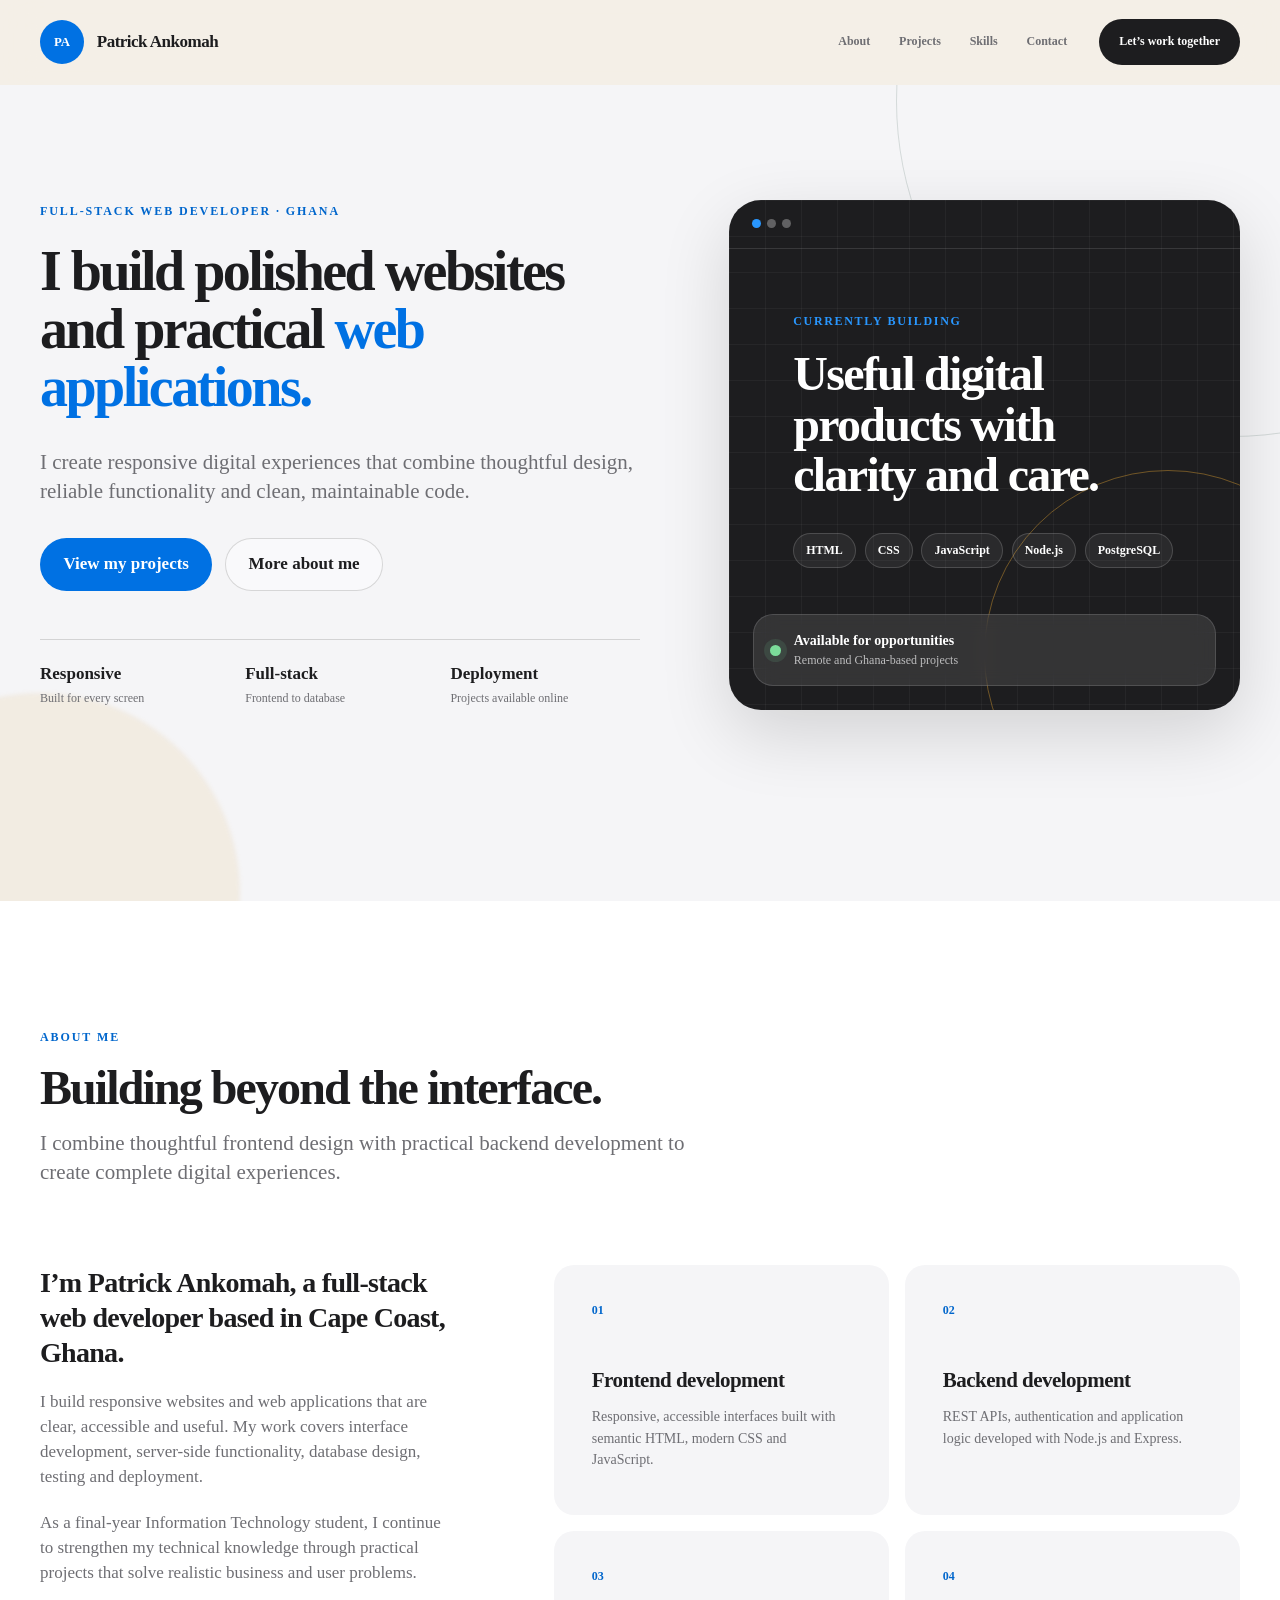
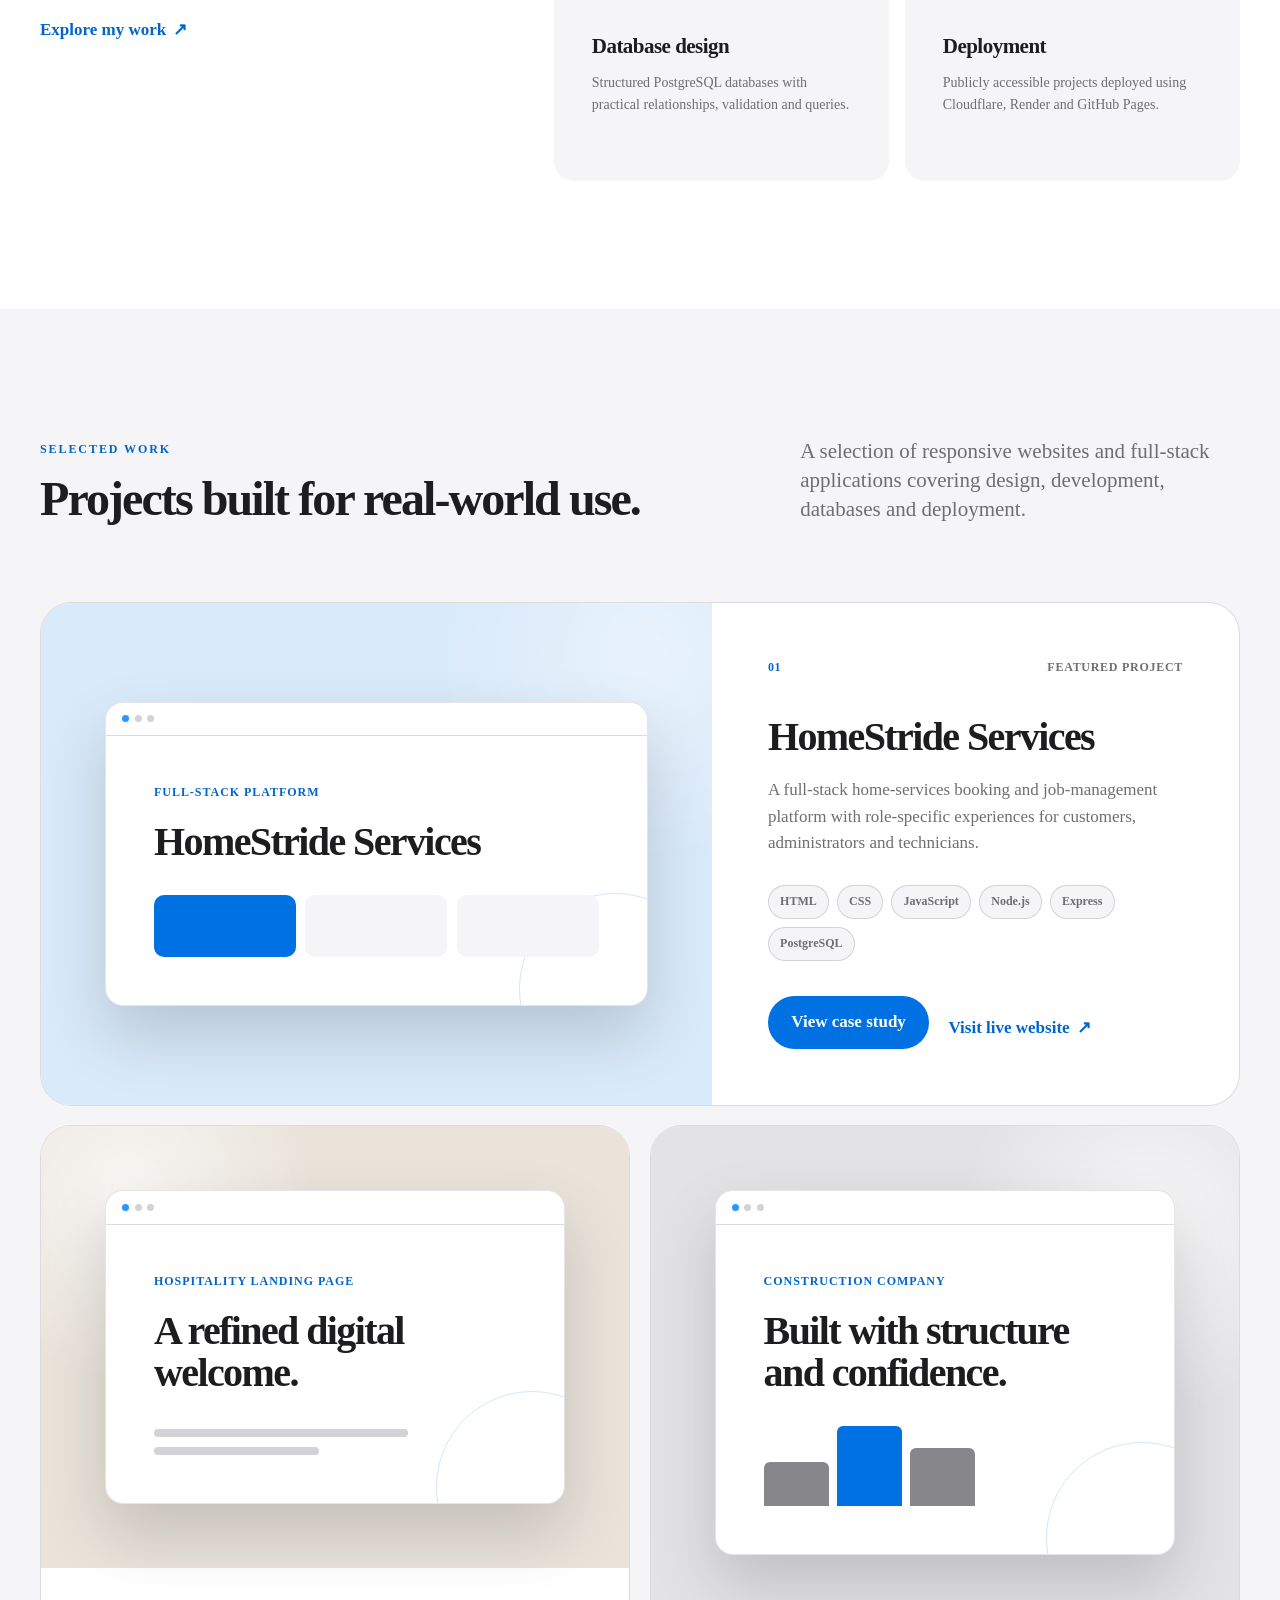
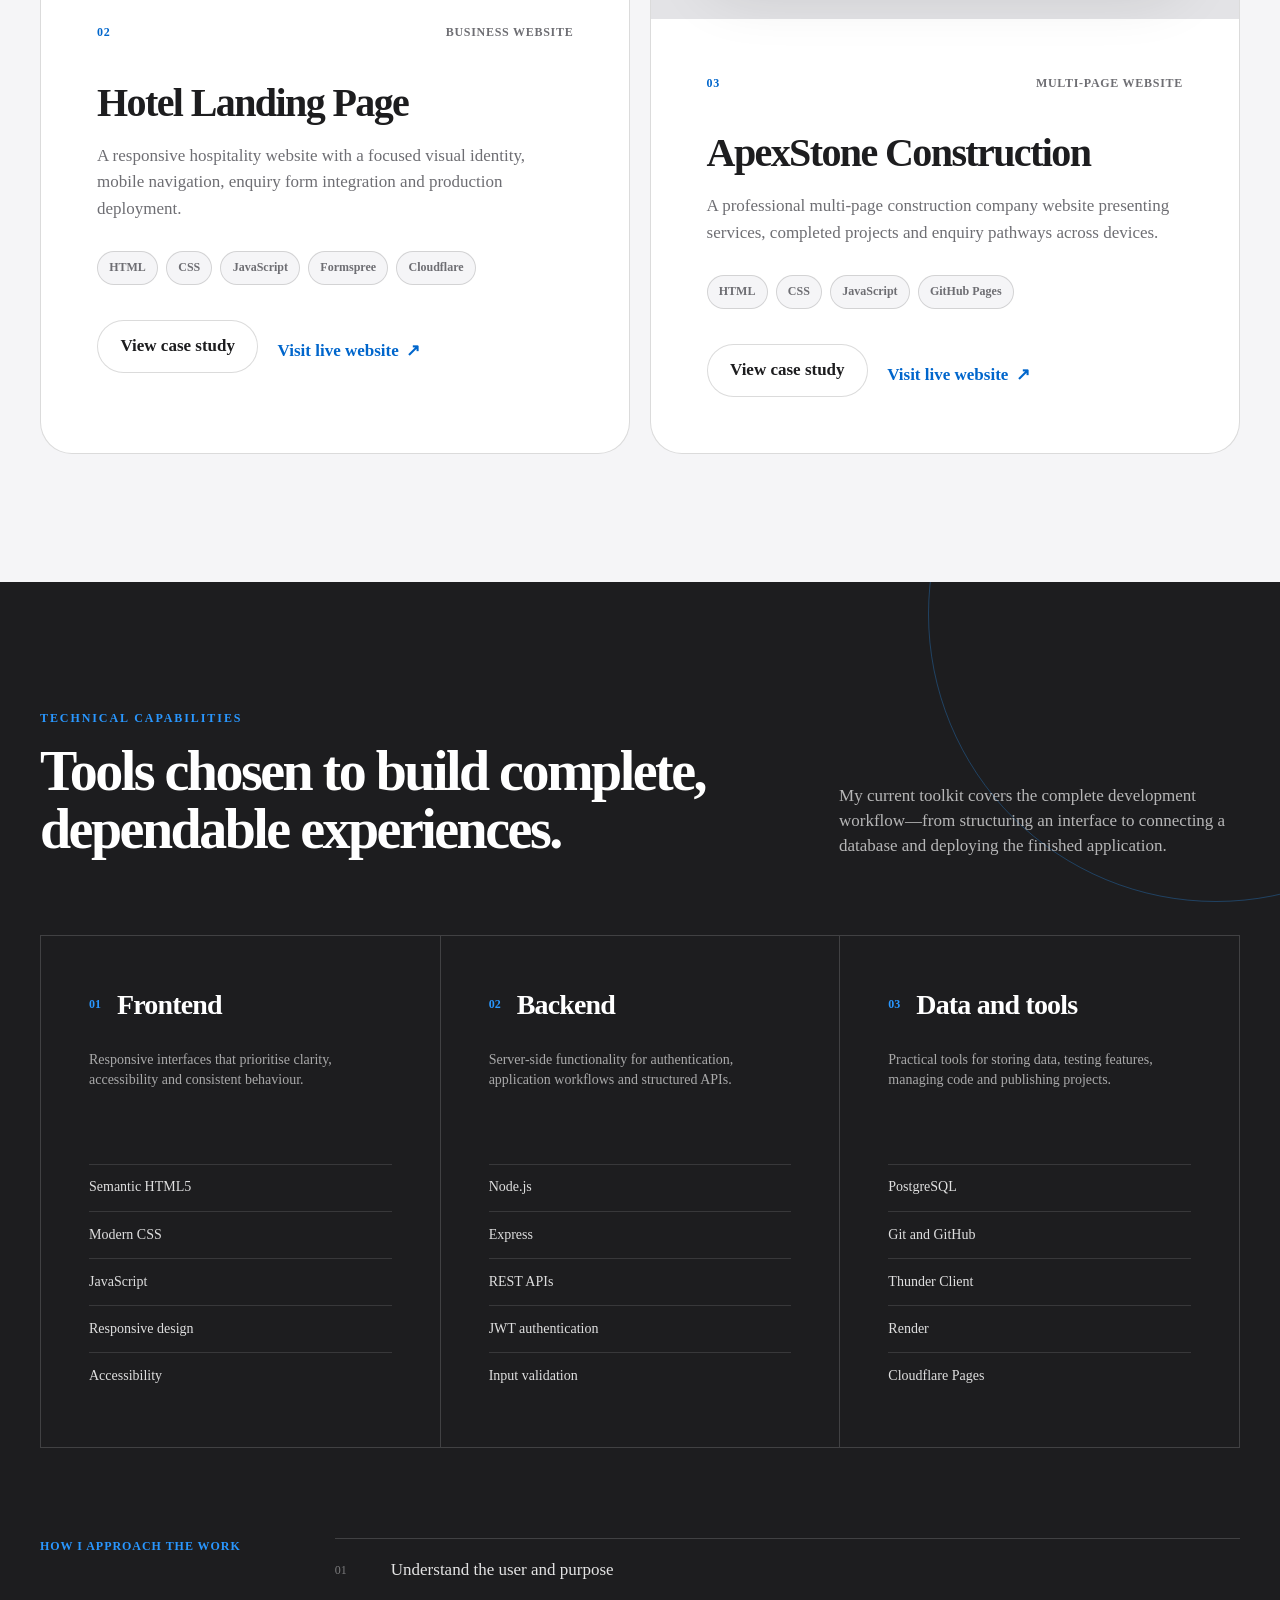
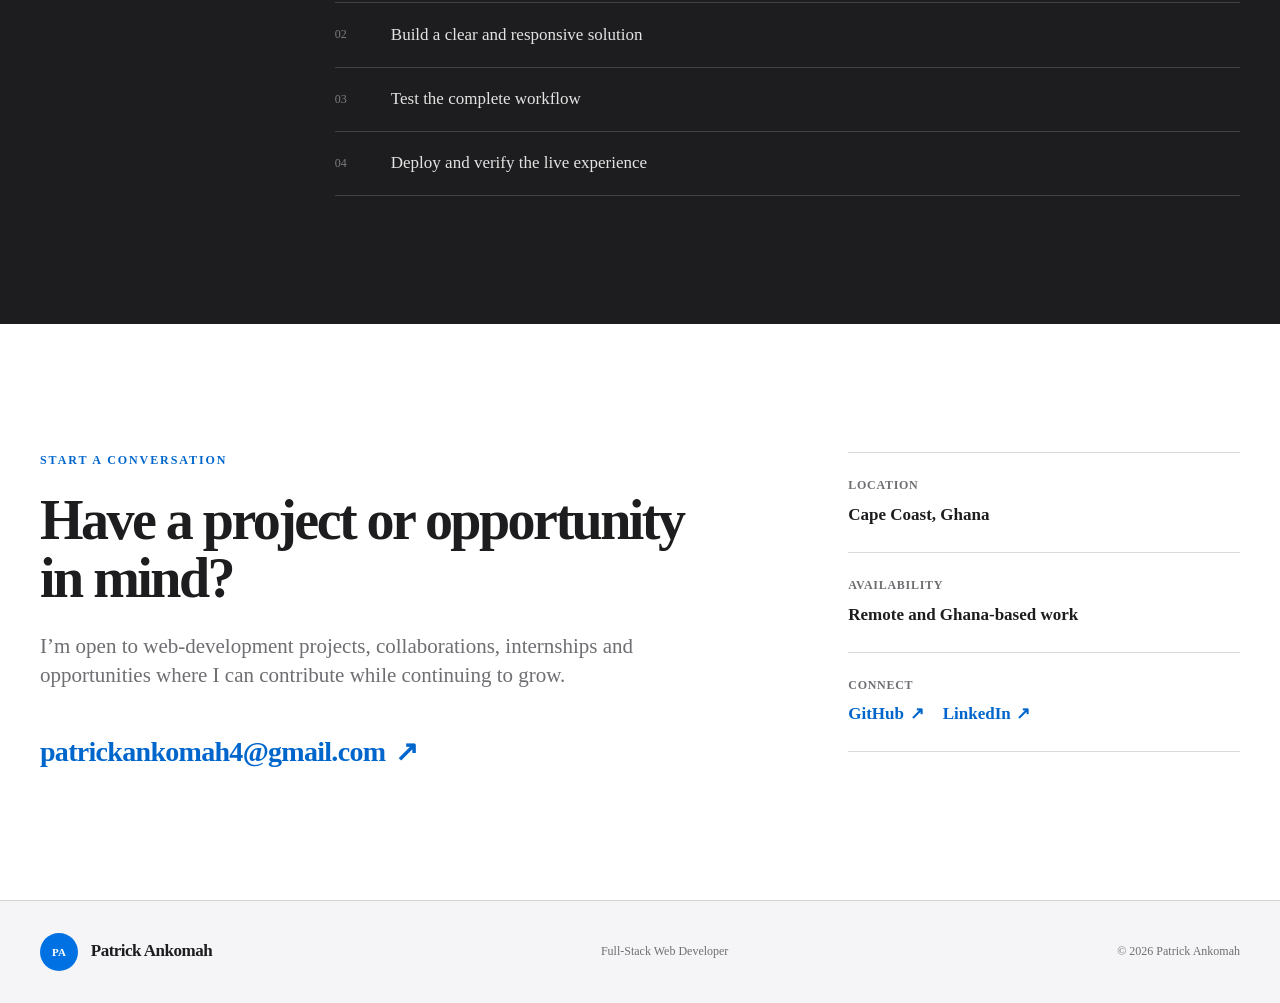
==== index.html @ 7ee5d6a6 "Complete developer portfolio website" ====
<!DOCTYPE html>
<html lang="en">
<head>
  <meta charset="UTF-8">

  <meta
    name="viewport"
    content="width=device-width, initial-scale=1.0"
  >

  <meta
    name="description"
    content="Portfolio of Patrick Ankomah, a full-stack web developer building responsive websites and practical web applications."
  >

  <title>
    Patrick Ankomah | Full-Stack Web Developer
  </title>
  
  <link
    rel="icon"
    href="assets/icons/favicon.svg"
    type="image/svg+xml"
  >

  <link
    rel="stylesheet"
    href="assets/css/style.css"
  >

  <script
    src="assets/js/main.js"
    defer
  ></script>
</head>

<body>
  <a class="skip-link" href="#mainContent">
    Skip to main content
  </a>

  <header class="site-header">
    <div class="container header-content">
      <a class="brand" href="index.html">
        <span class="brand-mark" aria-hidden="true">
          PA
        </span>

        <span class="brand-name">
          Patrick Ankomah
        </span>
      </a>

      <button
        class="navigation-toggle"
        type="button"
        aria-expanded="false"
        aria-controls="primaryNavigation"
        data-navigation-toggle
      >
        <span></span>
        <span></span>
        <span></span>

        <span class="screen-reader-only">
          Open navigation menu
        </span>
      </button>

      <nav
        class="primary-navigation"
        id="primaryNavigation"
        aria-label="Primary navigation"
        data-navigation
      >
        <a href="#about">About</a>
        <a href="#projects">Projects</a>
        <a href="#skills">Skills</a>
        <a href="#contact">Contact</a>
      </nav>

      <a class="header-cta" href="#contact">
        Let’s work together
      </a>
    </div>
  </header>

  <main id="mainContent">
    <section class="hero" id="home">
      <div class="container hero-layout">
        <div class="hero-content">
          <p class="eyebrow">
            Full-Stack Web Developer · Ghana
          </p>

          <h1>
            I build polished websites and practical
            <span>web applications.</span>
          </h1>

          <p class="hero-description">
            I create responsive digital experiences that
            combine thoughtful design, reliable functionality
            and clean, maintainable code.
          </p>

          <div class="hero-actions">
            <a class="button button-primary" href="#projects">
              View my projects
            </a>

            <a class="button button-secondary" href="#about">
              More about me
            </a>
          </div>

          <ul class="hero-highlights" aria-label="Key strengths">
            <li>
              <strong>Responsive</strong>
              <span>Built for every screen</span>
            </li>

            <li>
              <strong>Full-stack</strong>
              <span>Frontend to database</span>
            </li>

            <li>
              <strong>Deployment</strong>
              <span>Projects available online</span>
            </li>
          </ul>
        </div>

        <div class="hero-visual" aria-hidden="true">
          <div class="visual-frame">
            <div class="visual-toolbar">
              <span></span>
              <span></span>
              <span></span>
            </div>

            <div class="visual-content">
              <p>Currently building</p>

              <h2>
                Useful digital products with clarity and care.
              </h2>

              <div class="visual-stack">
                <span>HTML</span>
                <span>CSS</span>
                <span>JavaScript</span>
                <span>Node.js</span>
                <span>PostgreSQL</span>
              </div>
            </div>

            <div class="availability-card">
              <span class="availability-dot"></span>

              <div>
                <strong>Available for opportunities</strong>
                <span>Remote and Ghana-based projects</span>
              </div>
            </div>
          </div>
        </div>
      </div>
    </section>
        <section class="about-section" id="about">
      <div class="container">
        <div class="section-heading">
          <p class="eyebrow">About me</p>

          <h2>
            Building beyond the interface.
          </h2>

          <p>
            I combine thoughtful frontend design with
            practical backend development to create complete
            digital experiences.
          </p>
        </div>

        <div class="about-layout">
          <div class="about-copy">
            <p class="about-introduction">
              I’m Patrick Ankomah, a full-stack web developer
              based in Cape Coast, Ghana.
            </p>

            <p>
              I build responsive websites and web applications
              that are clear, accessible and useful. My work
              covers interface development, server-side
              functionality, database design, testing and
              deployment.
            </p>

            <p>
              As a final-year Information Technology student,
              I continue to strengthen my technical knowledge
              through practical projects that solve realistic
              business and user problems.
            </p>

            <a class="text-link" href="#projects">
              Explore my work
              <span aria-hidden="true">↗</span>
            </a>
          </div>

          <div class="about-details">
            <article class="about-detail-card">
              <span>01</span>
              <h3>Frontend development</h3>
              <p>
                Responsive, accessible interfaces built with
                semantic HTML, modern CSS and JavaScript.
              </p>
            </article>

            <article class="about-detail-card">
              <span>02</span>
              <h3>Backend development</h3>
              <p>
                REST APIs, authentication and application
                logic developed with Node.js and Express.
              </p>
            </article>

            <article class="about-detail-card">
              <span>03</span>
              <h3>Database design</h3>
              <p>
                Structured PostgreSQL databases with practical
                relationships, validation and queries.
              </p>
            </article>

            <article class="about-detail-card">
              <span>04</span>
              <h3>Deployment</h3>
              <p>
                Publicly accessible projects deployed using
                Cloudflare, Render and GitHub Pages.
              </p>
            </article>
          </div>
        </div>
      </div>
    </section>
        <section class="projects-section" id="projects">
      <div class="container">
        <div class="section-heading projects-heading">
          <div>
            <p class="eyebrow">Selected work</p>

            <h2>
              Projects built for real-world use.
            </h2>
          </div>

          <p>
            A selection of responsive websites and full-stack
            applications covering design, development,
            databases and deployment.
          </p>
        </div>

        <div class="project-list">
          <article class="project-card project-featured">
            <div class="project-preview homestride-preview">
              <div class="preview-browser">
                <div class="preview-toolbar">
                  <span></span>
                  <span></span>
                  <span></span>
                </div>

                <div class="preview-interface">
                  <span class="preview-label">
                    Full-stack platform
                  </span>

                  <strong>HomeStride Services</strong>

                  <div class="preview-dashboard">
                    <span></span>
                    <span></span>
                    <span></span>
                  </div>
                </div>
              </div>
            </div>

            <div class="project-content">
              <div class="project-meta">
                <span>01</span>
                <span>Featured project</span>
              </div>

              <h3>HomeStride Services</h3>

              <p>
                A full-stack home-services booking and
                job-management platform with role-specific
                experiences for customers, administrators and
                technicians.
              </p>

              <ul class="project-technologies">
                <li>HTML</li>
                <li>CSS</li>
                <li>JavaScript</li>
                <li>Node.js</li>
                <li>Express</li>
                <li>PostgreSQL</li>
              </ul>

              <div class="project-links">
                <a
                  class="button button-primary"
                  href="projects/homestride-services.html"
                >
                  View case study
                </a>

                <a
                  class="text-link"
                  href="https://homestride-services.pages.dev/"
                  target="_blank"
                  rel="noopener noreferrer"
                >
                  Visit live website
                  <span aria-hidden="true">↗</span>
                </a>
              </div>
            </div>
          </article>

          <article class="project-card">
            <div class="project-preview hotel-preview">
              <div class="preview-browser">
                <div class="preview-toolbar">
                  <span></span>
                  <span></span>
                  <span></span>
                </div>

                <div class="preview-interface">
                  <span class="preview-label">
                    Hospitality landing page
                  </span>

                  <strong>
                    A refined digital welcome.
                  </strong>

                  <div class="preview-hotel-lines">
                    <span></span>
                    <span></span>
                  </div>
                </div>
              </div>
            </div>

            <div class="project-content">
              <div class="project-meta">
                <span>02</span>
                <span>Business website</span>
              </div>

              <h3>Hotel Landing Page</h3>

              <p>
                A responsive hospitality website with a
                focused visual identity, mobile navigation,
                enquiry form integration and production
                deployment.
              </p>

              <ul class="project-technologies">
                <li>HTML</li>
                <li>CSS</li>
                <li>JavaScript</li>
                <li>Formspree</li>
                <li>Cloudflare</li>
              </ul>

                            <div class="project-links">
                <a
                  class="button button-secondary"
                  href="projects/hotel-landing-page.html"
                >
                  View case study
                </a>

                <a
                  class="text-link"
                  href="https://hotel-landing-page.patrickankomah4.workers.dev/"
                  target="_blank"
                  rel="noopener noreferrer"
                >
                  Visit live website
                  <span aria-hidden="true">↗</span>
                </a>
              </div>
            </div>
          </article>

          <article class="project-card">
            <div class="project-preview apexstone-preview">
              <div class="preview-browser">
                <div class="preview-toolbar">
                  <span></span>
                  <span></span>
                  <span></span>
                </div>

                <div class="preview-interface">
                  <span class="preview-label">
                    Construction company
                  </span>

                  <strong>
                    Built with structure and confidence.
                  </strong>

                  <div class="preview-building">
                    <span></span>
                    <span></span>
                    <span></span>
                  </div>
                </div>
              </div>
            </div>

            <div class="project-content">
              <div class="project-meta">
                <span>03</span>
                <span>Multi-page website</span>
              </div>

              <h3>ApexStone Construction</h3>

              <p>
                A professional multi-page construction company
                website presenting services, completed
                projects and enquiry pathways across devices.
              </p>

              <ul class="project-technologies">
                <li>HTML</li>
                <li>CSS</li>
                <li>JavaScript</li>
                <li>GitHub Pages</li>
              </ul>

              <div class="project-links">
                <a
                  class="button button-secondary"
                  href="projects/apexstone-construction.html"
                >
                  View case study
                </a>

                <a
                  class="text-link"
                  href="https://kojoankomah.github.io/construction-company-website/"
                  target="_blank"
                  rel="noopener noreferrer"
                >
                  Visit live website
                  <span aria-hidden="true">↗</span>
                </a>
              </div>
            </div>
          </article>
        </div>
      </div>
    </section>
        <section class="skills-section" id="skills">
      <div class="container">
        <div class="skills-introduction">
          <div>
            <p class="eyebrow">Technical capabilities</p>

            <h2>
              Tools chosen to build complete, dependable
              experiences.
            </h2>
          </div>

          <p>
            My current toolkit covers the complete development
            workflow—from structuring an interface to
            connecting a database and deploying the finished
            application.
          </p>
        </div>

        <div class="skills-grid">
          <article class="skill-group">
            <div class="skill-group-heading">
              <span>01</span>
              <h3>Frontend</h3>
            </div>

            <p>
              Responsive interfaces that prioritise clarity,
              accessibility and consistent behaviour.
            </p>

            <ul>
              <li>Semantic HTML5</li>
              <li>Modern CSS</li>
              <li>JavaScript</li>
              <li>Responsive design</li>
              <li>Accessibility</li>
            </ul>
          </article>

          <article class="skill-group">
            <div class="skill-group-heading">
              <span>02</span>
              <h3>Backend</h3>
            </div>

            <p>
              Server-side functionality for authentication,
              application workflows and structured APIs.
            </p>

            <ul>
              <li>Node.js</li>
              <li>Express</li>
              <li>REST APIs</li>
              <li>JWT authentication</li>
              <li>Input validation</li>
            </ul>
          </article>

          <article class="skill-group">
            <div class="skill-group-heading">
              <span>03</span>
              <h3>Data and tools</h3>
            </div>

            <p>
              Practical tools for storing data, testing
              features, managing code and publishing projects.
            </p>

            <ul>
              <li>PostgreSQL</li>
              <li>Git and GitHub</li>
              <li>Thunder Client</li>
              <li>Render</li>
              <li>Cloudflare Pages</li>
            </ul>
          </article>
        </div>

        <div class="working-principles">
          <p>How I approach the work</p>

          <ul>
            <li>
              <span>01</span>
              Understand the user and purpose
            </li>

            <li>
              <span>02</span>
              Build a clear and responsive solution
            </li>

            <li>
              <span>03</span>
              Test the complete workflow
            </li>

            <li>
              <span>04</span>
              Deploy and verify the live experience
            </li>
          </ul>
        </div>
      </div>
    </section>
        <section class="contact-section" id="contact">
      <div class="container contact-layout">
        <div class="contact-content">
          <p class="eyebrow">Start a conversation</p>

          <h2>
            Have a project or opportunity in mind?
          </h2>

          <p>
            I’m open to web-development projects,
            collaborations, internships and opportunities
            where I can contribute while continuing to grow.
          </p>

          <a
            class="contact-email"
            href="mailto:patrickankomah4@gmail.com"
          >
            patrickankomah4@gmail.com
            <span aria-hidden="true">↗</span>
          </a>
        </div>

        <div class="contact-details">
          <div>
            <span>Location</span>
            <strong>Cape Coast, Ghana</strong>
          </div>

          <div>
            <span>Availability</span>
            <strong>Remote and Ghana-based work</strong>
          </div>

          <div>
            <span>Connect</span>

            <nav aria-label="Social links">
              <a
                href="https://github.com/kojoankomah"
                target="_blank"
                rel="noopener noreferrer"
              >
                GitHub
                <span aria-hidden="true">↗</span>
              </a>

              <a
                href="https://www.linkedin.com/in/patrickankomah/"
                target="_blank"
                rel="noopener noreferrer"
              >
                LinkedIn
                <span aria-hidden="true">↗</span>
              </a>
            </nav>
          </div>
        </div>
      </div>
    </section>
  </main>
    <footer class="site-footer">
    <div class="container footer-content">
      <a class="brand" href="#home">
        <span class="brand-mark" aria-hidden="true">
          PA
        </span>

        <span class="brand-name">
          Patrick Ankomah
        </span>
      </a>

      <p>
        Full-Stack Web Developer
      </p>

      <p>
        © <span id="currentYear"></span>
        Patrick Ankomah
      </p>
    </div>
  </footer>
</body>
</html>
---- assets/css/style.css ----
:root {
  --ink: #1d1d1f;
  --ink-soft: #6e6e73;
  --forest: #0071e3;
  --forest-dark: #1d1d1f;
  --cream: #f5f5f7;
  --cream-deep: #e8e8ed;
  --white: #ffffff;
  --gold: #2997ff;
  --gold-dark: #0066cc;
  --border: rgba(0, 0, 0, 0.14);
  --shadow: 0 24px 70px rgba(0, 0, 0, 0.14);
  --radius-small: 10px;
  --radius-medium: 20px;
  --radius-large: 32px;
  --font-caption: 12px;
  --font-small: 14px;
  --font-body: 17px;
  --font-lead: 21px;
  --font-subheading: 28px;
  --font-heading: 40px;
  --font-display: 56px;
}

*,
*::before,
*::after {
  box-sizing: border-box;
}

html {
  scroll-behavior: smooth;
}

body {
  min-width: 320px;
  margin: 0;
  background: var(--cream);
  color: var(--ink);
font-family:
  -apple-system,
  BlinkMacSystemFont,
  "Segoe UI",
  Helvetica,
  Arial,
  sans-serif;
  line-height: 1.6;
}

body,
button,
a {
  font: inherit;
}

a {
  color: inherit;
  text-decoration: none;
}

button {
  border: 0;
}

img {
  display: block;
  max-width: 100%;
}

.container {
  width: min(calc(100% - 3rem), 1200px);
  margin-inline: auto;
}

.screen-reader-only {
  position: absolute;
  width: 1px;
  height: 1px;
  overflow: hidden;
  clip: rect(0, 0, 0, 0);
  white-space: nowrap;
  clip-path: inset(50%);
}

.skip-link {
  position: fixed;
  top: 1rem;
  left: 1rem;
  z-index: 1000;
  transform: translateY(-160%);
  border-radius: var(--radius-small);
  background: var(--ink);
  padding: 0.8rem 1rem;
  color: var(--white);
  font-weight: 700;
}

.skip-link:focus {
  transform: translateY(0);
}

/* Header */

.site-header {
  position: sticky;
  top: 0;
  z-index: 100;
  border-bottom: 1px solid transparent;
  background: rgba(244, 239, 229, 0.9);
  backdrop-filter: blur(18px);
}

.site-header.is-scrolled {
  border-color: var(--border);
  box-shadow: 0 8px 30px rgba(20, 31, 26, 0.06);
}

.header-content {
  display: flex;
  min-height: 84px;
  align-items: center;
  gap: 2rem;
}

.brand {
  display: inline-flex;
  align-items: center;
  gap: 0.8rem;
  font-weight: 800;
  letter-spacing: -0.03em;
}

.brand-mark {
  display: grid;
  width: 44px;
  height: 44px;
  place-items: center;
  border-radius: 50%;
  background: var(--forest);
  color: var(--white);
  font-size: 0.8rem;
  letter-spacing: 0;
}

.brand-name {
  white-space: nowrap;
}

.primary-navigation {
  display: flex;
  align-items: center;
  gap: 1.8rem;
  margin-left: auto;
}

.primary-navigation a {
  position: relative;
  color: var(--ink-soft);
  font-size: 0.82rem;
  font-weight: 700;
}

.primary-navigation a::after {
  position: absolute;
  right: 0;
  bottom: -0.45rem;
  left: 0;
  height: 2px;
  transform: scaleX(0);
  background: var(--gold-dark);
  content: "";
  transform-origin: right;
  transition: transform 180ms ease;
}

.primary-navigation a:hover::after,
.primary-navigation a:focus-visible::after {
  transform: scaleX(1);
  transform-origin: left;
}

.header-cta {
  display: inline-flex;
  min-height: 46px;
  align-items: center;
  justify-content: center;
  border-radius: 999px;
  background: var(--ink);
  padding: 0.7rem 1.25rem;
  color: var(--white);
  font-size: 0.78rem;
  font-weight: 800;
  transition:
    transform 180ms ease,
    background 180ms ease;
}

.header-cta:hover,
.header-cta:focus-visible {
  transform: translateY(-2px);
  background: var(--forest);
}

.navigation-toggle {
  display: none;
  width: 46px;
  height: 46px;
  cursor: pointer;
  place-content: center;
  gap: 5px;
  border: 1px solid var(--border);
  border-radius: 50%;
  background: transparent;
}

.navigation-toggle > span:not(.screen-reader-only) {
  display: block;
  width: 18px;
  height: 2px;
  background: var(--ink);
}

.primary-navigation a.is-active {
  color: var(--ink);
}

.primary-navigation a.is-active::after {
  transform: scaleX(1);
}

/* Hero */

.hero {
  position: relative;
  overflow: hidden;
  min-height: calc(100vh - 84px);
  padding-block: clamp(4rem, 9vw, 8rem);
}

.hero::before {
  position: absolute;
  top: -20rem;
  right: -18rem;
  width: 42rem;
  height: 42rem;
  border: 1px solid rgba(24, 60, 50, 0.15);
  border-radius: 50%;
  content: "";
}

.hero::after {
  position: absolute;
  bottom: -12rem;
  left: -10rem;
  width: 25rem;
  height: 25rem;
  border-radius: 50%;
  background: rgba(216, 155, 50, 0.1);
  content: "";
  filter: blur(2px);
}

.hero-layout {
  position: relative;
  z-index: 1;
  display: grid;
  align-items: center;
  gap: clamp(3rem, 7vw, 7rem);
  grid-template-columns: minmax(0, 1.08fr) minmax(360px, 0.92fr);
}

.eyebrow {
  margin: 0 0 1.4rem;
  color: var(--gold-dark);
  font-size: 0.72rem;
  font-weight: 900;
  letter-spacing: 0.16em;
  text-transform: uppercase;
}

.hero h1 {
  max-width: 760px;
  margin: 0;
  font-size: clamp(3rem, 7vw, 6.5rem);
  letter-spacing: -0.075em;
  line-height: 0.94;
}

.hero h1 span {
  color: var(--forest);
}

.hero-description {
  max-width: 650px;
  margin: 2rem 0 0;
  color: var(--ink-soft);
  font-size: clamp(1rem, 1.5vw, 1.15rem);
}

.hero-actions {
  display: flex;
  flex-wrap: wrap;
  gap: 0.8rem;
  margin-top: 2rem;
}

.button {
  display: inline-flex;
  min-height: 52px;
  align-items: center;
  justify-content: center;
  border: 1px solid transparent;
  border-radius: 999px;
  padding: 0.8rem 1.4rem;
  font-size: 0.8rem;
  font-weight: 850;
  transition:
    transform 180ms ease,
    background 180ms ease,
    border-color 180ms ease;
}

.button:hover,
.button:focus-visible {
  transform: translateY(-2px);
}

.button-primary {
  background: var(--forest);
  color: var(--white);
}

.button-primary:hover,
.button-primary:focus-visible {
  background: var(--forest-dark);
}

.button-secondary {
  border-color: var(--border);
  background: rgba(255, 255, 255, 0.45);
}

.button-secondary:hover,
.button-secondary:focus-visible {
  border-color: var(--ink);
  background: var(--white);
}

.hero-highlights {
  display: grid;
  gap: 1rem;
  margin: 3rem 0 0;
  border-top: 1px solid var(--border);
  padding: 1.4rem 0 0;
  list-style: none;
  grid-template-columns: repeat(3, minmax(0, 1fr));
}

.hero-highlights li {
  display: grid;
  gap: 0.15rem;
}

.hero-highlights strong {
  font-size: 0.8rem;
}

.hero-highlights span {
  color: var(--ink-soft);
  font-size: 0.68rem;
}

/* Hero visual */

.visual-frame {
  position: relative;
  overflow: hidden;
  min-height: 510px;
  border-radius: var(--radius-large);
  background:
    linear-gradient(
      rgba(255, 255, 255, 0.04) 1px,
      transparent 1px
    ),
    linear-gradient(
      90deg,
      rgba(255, 255, 255, 0.04) 1px,
      transparent 1px
    ),
    var(--forest-dark);
  background-size: 36px 36px;
  box-shadow: var(--shadow);
  color: var(--white);
}

.visual-frame::before {
  position: absolute;
  right: -7rem;
  bottom: -8rem;
  width: 23rem;
  height: 23rem;
  border: 1px solid rgba(216, 155, 50, 0.45);
  border-radius: 50%;
  content: "";
}

.visual-toolbar {
  display: flex;
  gap: 0.4rem;
  border-bottom: 1px solid rgba(255, 255, 255, 0.12);
  padding: 1.2rem 1.4rem;
}

.visual-toolbar span {
  width: 9px;
  height: 9px;
  border-radius: 50%;
  background: rgba(255, 255, 255, 0.3);
}

.visual-toolbar span:first-child {
  background: var(--gold);
}

.visual-content {
  position: relative;
  z-index: 1;
  padding: clamp(2rem, 5vw, 4rem);
}

.visual-content > p {
  margin: 0 0 1.2rem;
  color: var(--gold);
  font-size: 0.68rem;
  font-weight: 900;
  letter-spacing: 0.14em;
  text-transform: uppercase;
}

.visual-content h2 {
  max-width: 420px;
  margin: 0;
  font-size: clamp(2rem, 4vw, 3.5rem);
  letter-spacing: -0.055em;
  line-height: 1;
}

.visual-stack {
  display: flex;
  flex-wrap: wrap;
  gap: 0.55rem;
  margin-top: 2rem;
}

.visual-stack span {
  border: 1px solid rgba(255, 255, 255, 0.16);
  border-radius: 999px;
  background: rgba(255, 255, 255, 0.06);
  padding: 0.5rem 0.75rem;
  font-size: 0.66rem;
  font-weight: 750;
}

.availability-card {
  position: absolute;
  right: 1.5rem;
  bottom: 1.5rem;
  left: 1.5rem;
  z-index: 2;
  display: flex;
  align-items: center;
  gap: 0.8rem;
  border: 1px solid rgba(255, 255, 255, 0.14);
  border-radius: var(--radius-medium);
  background: rgba(255, 255, 255, 0.1);
  padding: 1rem;
  backdrop-filter: blur(12px);
}

.availability-dot {
  width: 11px;
  height: 11px;
  flex: 0 0 auto;
  border-radius: 50%;
  background: #7bdd9a;
  box-shadow: 0 0 0 6px rgba(123, 221, 154, 0.12);
}

.availability-card div {
  display: grid;
}

.availability-card strong {
  font-size: 0.78rem;
}

.availability-card span:last-child {
  color: rgba(255, 255, 255, 0.68);
  font-size: 0.68rem;
}


/* Apple-inspired responsive typography */

body {
  font-size: var(--font-body);
  line-height: 1.47;
}

.brand-name {
  font-size: var(--font-body);
}

.primary-navigation a,
.header-cta,
.eyebrow,
.visual-content > p {
  font-size: var(--font-caption);
}

.hero h1 {
  font-size: clamp(48px, 5vw, var(--font-display));
  letter-spacing: -0.045em;
  line-height: 1.03;
}

.hero-description {
  font-size: var(--font-lead);
  line-height: 1.38;
}

.button {
  font-size: var(--font-body);
}

.hero-highlights strong {
  font-size: var(--font-body);
}

.hero-highlights span,
.visual-stack span,
.availability-card span:last-child {
  font-size: var(--font-caption);
}

.visual-content h2 {
  font-size: clamp(
    32px,
    4vw,
    48px
  );
  letter-spacing: -0.035em;
  line-height: 1.05;
}

.availability-card strong {
  font-size: var(--font-small);
}

/* Responsive navigation and hero */

@media (max-width: 960px) {
  .header-content {
    position: relative;
  }

  .navigation-toggle {
    display: grid;
    margin-left: auto;
  }

  .primary-navigation {
    position: absolute;
    top: calc(100% + 0.7rem);
    right: 0;
    left: 0;
    display: none;
    align-items: stretch;
    gap: 0;
    border: 1px solid var(--border);
    border-radius: var(--radius-medium);
    background: var(--white);
    padding: 0.7rem;
    box-shadow: var(--shadow);
  }

  .primary-navigation.is-open {
    display: grid;
  }

  .primary-navigation a {
    border-radius: var(--radius-small);
    padding: 0.9rem;
  }

  .primary-navigation a:hover,
  .primary-navigation a:focus-visible {
    background: var(--cream);
  }

  .primary-navigation a::after {
    display: none;
  }

  .header-cta {
    display: none;
  }

  .hero-layout {
    grid-template-columns: 1fr;
  }

  .hero-content {
    max-width: 780px;
  }

  .hero-visual {
    width: min(100%, 680px);
  }
}

@media (max-width: 640px) {
    .container {
    width: min(calc(100% - 2rem), 1200px);
    }

    .header-content {
    min-height: 74px;
    }

    .brand-name {
    font-size: 0.88rem;
    }

    .hero {
    min-height: auto;
    padding-block: 4rem;
    }

    .hero h1 {
    font-size: 40px;
    line-height: 1.05;
    }

    .hero-description {
    font-size: var(--font-body);
    }

    .hero-actions {
    display: grid;
    }

    .button {
    width: 100%;
    }

    .hero-highlights {
    grid-template-columns: 1fr;
    }

    .hero-highlights li {
    border-bottom: 1px solid var(--border);
    padding-bottom: 0.8rem;
    }

    .visual-frame {
    min-height: 460px;
    }

    .visual-content {
    padding: 2rem 1.4rem;
    }

    .availability-card {
    right: 1rem;
    bottom: 1rem;
    left: 1rem;
    }
    
}

@media (prefers-reduced-motion: reduce) {
  html {
    scroll-behavior: auto;
  }

  *,
  *::before,
  *::after {
    transition-duration: 0.01ms !important;
  }
}



/* About section */

.about-section {
  background: var(--white);
  padding-block: clamp(5rem, 10vw, 9rem);
}

.section-heading {
  display: grid;
  max-width: 780px;
  gap: 1rem;
  margin-bottom: clamp(3rem, 6vw, 5rem);
}

.section-heading .eyebrow {
  margin-bottom: 0;
}

.section-heading h2 {
  margin: 0;
  color: var(--ink);
  font-size: clamp(
    var(--font-heading),
    5vw,
    48px
  );
  letter-spacing: -0.04em;
  line-height: 1.05;
}

.section-heading > p:last-child {
  max-width: 650px;
  margin: 0;
  color: var(--ink-soft);
  font-size: var(--font-lead);
  line-height: 1.4;
}

.about-layout {
  display: grid;
  align-items: start;
  gap: clamp(3rem, 8vw, 7rem);
  grid-template-columns:
    minmax(0, 0.75fr)
    minmax(0, 1.25fr);
}

.about-copy {
  display: grid;
  gap: 1.3rem;
}

.about-copy p {
  margin: 0;
  color: var(--ink-soft);
}

.about-copy .about-introduction {
  color: var(--ink);
  font-size: var(--font-subheading);
  font-weight: 650;
  letter-spacing: -0.025em;
  line-height: 1.25;
}

.text-link {
  display: inline-flex;
  width: fit-content;
  align-items: center;
  gap: 0.45rem;
  margin-top: 0.7rem;
  color: var(--gold-dark);
  font-size: var(--font-body);
  font-weight: 650;
}

.text-link span {
  transition: transform 180ms ease;
}

.text-link:hover span,
.text-link:focus-visible span {
  transform: translate(3px, -3px);
}

.about-details {
  display: grid;
  gap: 1rem;
  grid-template-columns: repeat(2, minmax(0, 1fr));
}

.about-detail-card {
  min-height: 250px;
  border: 1px solid transparent;
  border-radius: var(--radius-medium);
  background: var(--cream);
  padding: clamp(1.5rem, 4vw, 2.3rem);
  transition:
    transform 180ms ease,
    border-color 180ms ease,
    box-shadow 180ms ease;
}

.about-detail-card:hover {
  transform: translateY(-4px);
  border-color: var(--border);
  box-shadow: 0 18px 40px rgba(0, 0, 0, 0.08);
}

.about-detail-card > span {
  display: block;
  margin-bottom: 3rem;
  color: var(--gold-dark);
  font-size: var(--font-caption);
  font-weight: 750;
}

.about-detail-card h3 {
  margin: 0 0 0.8rem;
  color: var(--ink);
  font-size: var(--font-lead);
  letter-spacing: -0.025em;
  line-height: 1.2;
}

.about-detail-card p {
  margin: 0;
  color: var(--ink-soft);
  font-size: var(--font-small);
  line-height: 1.55;
}

@media (max-width: 900px) {
  .about-layout {
    grid-template-columns: 1fr;
  }

  .about-copy {
    max-width: 700px;
  }
}

@media (max-width: 600px) {
  .about-section {
    padding-block: 5rem;
  }

  .section-heading h2 {
    font-size: 40px;
  }

  .section-heading > p:last-child {
    font-size: var(--font-body);
  }

  .about-copy .about-introduction {
    font-size: 24px;
  }

  .about-details {
    grid-template-columns: 1fr;
  }

  .about-detail-card {
    min-height: auto;
  }

  .about-detail-card > span {
    margin-bottom: 2rem;
  }
}

/* Featured projects */

.projects-section {
  padding-block: clamp(5rem, 10vw, 9rem);
}

.projects-heading {
  max-width: none;
  align-items: end;
  grid-template-columns:
    minmax(0, 1.1fr)
    minmax(280px, 0.65fr);
}

.projects-heading > div {
  display: grid;
  gap: 1rem;
}

.projects-heading h2 {
  max-width: 680px;
}

.project-list {
  display: grid;
  gap: 1.2rem;
  grid-template-columns: repeat(2, minmax(0, 1fr));
}

.project-card {
  overflow: hidden;
  border: 1px solid var(--border);
  border-radius: var(--radius-large);
  background: var(--white);
}

.project-featured {
  display: grid;
  grid-column: 1 / -1;
  grid-template-columns:
    minmax(0, 1.12fr)
    minmax(360px, 0.88fr);
}

.project-preview {
  display: grid;
  min-height: 430px;
  place-items: center;
  padding: clamp(1.5rem, 5vw, 4rem);
}

.project-card:not(.project-featured)
  .project-preview {
  min-height: 360px;
}

.homestride-preview {
  background:
    radial-gradient(
      circle at 90% 10%,
      rgba(255, 255, 255, 0.4),
      transparent 28%
    ),
    #d9eafa;
}

.hotel-preview {
  background:
    radial-gradient(
      circle at 15% 15%,
      rgba(255, 255, 255, 0.7),
      transparent 30%
    ),
    #e9e3da;
}

.apexstone-preview {
  background:
    radial-gradient(
      circle at 85% 20%,
      rgba(255, 255, 255, 0.7),
      transparent 30%
    ),
    #e3e3e6;
}

.preview-browser {
  width: min(100%, 620px);
  overflow: hidden;
  border: 1px solid rgba(0, 0, 0, 0.1);
  border-radius: 18px;
  background: var(--white);
  box-shadow: 0 30px 65px rgba(0, 0, 0, 0.16);
}

.preview-toolbar {
  display: flex;
  gap: 0.35rem;
  border-bottom: 1px solid var(--border);
  padding: 0.8rem 1rem;
}

.preview-toolbar span {
  width: 7px;
  height: 7px;
  border-radius: 50%;
  background: #d2d2d7;
}

.preview-toolbar span:first-child {
  background: var(--gold);
}

.preview-interface {
  position: relative;
  overflow: hidden;
  min-height: 250px;
  padding: clamp(1.5rem, 4vw, 3rem);
}

.preview-interface::after {
  position: absolute;
  right: -4rem;
  bottom: -5rem;
  width: 12rem;
  height: 12rem;
  border: 1px solid rgba(0, 113, 227, 0.18);
  border-radius: 50%;
  content: "";
}

.preview-label {
  display: block;
  margin-bottom: 1.2rem;
  color: var(--gold-dark);
  font-size: var(--font-caption);
  font-weight: 750;
  letter-spacing: 0.08em;
  text-transform: uppercase;
}

.preview-interface > strong {
  position: relative;
  z-index: 1;
  display: block;
  max-width: 430px;
  color: var(--ink);
  font-size: clamp(28px, 4vw, 40px);
  letter-spacing: -0.04em;
  line-height: 1.05;
}

.preview-dashboard {
  position: relative;
  z-index: 1;
  display: grid;
  gap: 0.6rem;
  margin-top: 2rem;
  grid-template-columns: repeat(3, minmax(0, 1fr));
}

.preview-dashboard span {
  min-height: 62px;
  border-radius: 10px;
  background: var(--cream);
}

.preview-dashboard span:first-child {
  background: var(--forest);
}

.preview-hotel-lines {
  display: grid;
  gap: 0.65rem;
  width: 70%;
  margin-top: 2.2rem;
}

.preview-hotel-lines span {
  height: 8px;
  border-radius: 999px;
  background: #d2d2d7;
}

.preview-hotel-lines span:last-child {
  width: 65%;
}

.preview-building {
  display: flex;
  height: 80px;
  align-items: end;
  gap: 0.5rem;
  margin-top: 2rem;
}

.preview-building span {
  width: 18%;
  border-radius: 6px 6px 0 0;
  background: #86868b;
}

.preview-building span:nth-child(1) {
  height: 55%;
}

.preview-building span:nth-child(2) {
  height: 100%;
  background: var(--forest);
}

.preview-building span:nth-child(3) {
  height: 72%;
}

.project-content {
  display: flex;
  flex-direction: column;
  align-items: flex-start;
  padding: clamp(1.8rem, 5vw, 3.5rem);
}

.project-meta {
  display: flex;
  width: 100%;
  justify-content: space-between;
  gap: 1rem;
  margin-bottom: 2.5rem;
  color: var(--ink-soft);
  font-size: var(--font-caption);
  font-weight: 650;
  letter-spacing: 0.06em;
  text-transform: uppercase;
}

.project-meta span:first-child {
  color: var(--gold-dark);
}

.project-content h3 {
  margin: 0;
  color: var(--ink);
  font-size: clamp(32px, 4vw, 40px);
  letter-spacing: -0.04em;
  line-height: 1.05;
}

.project-content > p {
  margin: 1.2rem 0 0;
  color: var(--ink-soft);
  font-size: var(--font-body);
  line-height: 1.55;
}

.project-technologies {
  display: flex;
  flex-wrap: wrap;
  gap: 0.5rem;
  margin: 1.8rem 0 0;
  padding: 0;
  list-style: none;
}

.project-technologies li {
  border: 1px solid var(--border);
  border-radius: 999px;
  background: var(--cream);
  padding: 0.45rem 0.7rem;
  color: var(--ink-soft);
  font-size: var(--font-caption);
  font-weight: 650;
}

.project-links {
  display: flex;
  flex-wrap: wrap;
  align-items: center;
  gap: 1.2rem;
  margin-top: auto;
  padding-top: 2.2rem;
}

.project-card:not(.project-featured)
  .project-content
  > .button {
  margin-top: auto;
  padding-top: 0.8rem;
}

.project-card:not(.project-featured)
  .project-content {
  min-height: 430px;
}

@media (max-width: 960px) {
  .projects-heading {
    grid-template-columns: 1fr;
  }

  .project-list {
    grid-template-columns: 1fr;
  }

  .project-featured {
    grid-column: auto;
    grid-template-columns: 1fr;
  }

  .project-card:not(.project-featured)
    .project-content {
    min-height: auto;
  }
}

@media (max-width: 600px) {
  .projects-section {
    padding-block: 5rem;
  }

  .project-preview,
  .project-card:not(.project-featured)
    .project-preview {
    min-height: 300px;
    padding: 1rem;
  }

  .preview-interface {
    min-height: 230px;
    padding: 1.5rem;
  }

  .preview-interface > strong {
    font-size: 28px;
  }

  .project-content {
    padding: 1.5rem;
  }

  .project-meta {
    margin-bottom: 1.8rem;
  }

  .project-content h3 {
    font-size: 32px;
  }

  .project-links {
    display: grid;
    width: 100%;
  }

  .project-links .text-link {
    justify-self: center;
  }
}


/* Skills section */

.skills-section {
  position: relative;
  overflow: hidden;
  background: var(--ink);
  padding-block: clamp(5rem, 10vw, 9rem);
  color: var(--white);
}

.skills-section::before {
  position: absolute;
  top: -16rem;
  right: -14rem;
  width: 36rem;
  height: 36rem;
  border: 1px solid rgba(41, 151, 255, 0.3);
  border-radius: 50%;
  content: "";
}

.skills-introduction {
  position: relative;
  z-index: 1;
  display: grid;
  align-items: end;
  gap: clamp(2rem, 7vw, 7rem);
  margin-bottom: clamp(3rem, 6vw, 5rem);
  grid-template-columns:
    minmax(0, 1.15fr)
    minmax(280px, 0.65fr);
}

.skills-introduction > div {
  display: grid;
  gap: 1rem;
}

.skills-introduction .eyebrow {
  margin: 0;
  color: var(--gold);
}

.skills-introduction h2 {
  max-width: 760px;
  margin: 0;
  font-size: clamp(40px, 5vw, 56px);
  letter-spacing: -0.045em;
  line-height: 1.03;
}

.skills-introduction > p {
  margin: 0;
  color: rgba(255, 255, 255, 0.68);
  font-size: var(--font-body);
}

.skills-grid {
  position: relative;
  z-index: 1;
  display: grid;
  border-top: 1px solid rgba(255, 255, 255, 0.16);
  border-left: 1px solid rgba(255, 255, 255, 0.16);
  grid-template-columns: repeat(3, minmax(0, 1fr));
}

.skill-group {
  min-width: 0;
  border-right: 1px solid rgba(255, 255, 255, 0.16);
  border-bottom: 1px solid rgba(255, 255, 255, 0.16);
  padding: clamp(1.7rem, 4vw, 3rem);
}

.skill-group-heading {
  display: flex;
  align-items: center;
  gap: 1rem;
}

.skill-group-heading span {
  color: var(--gold);
  font-size: var(--font-caption);
  font-weight: 750;
}

.skill-group h3 {
  margin: 0;
  font-size: var(--font-subheading);
  letter-spacing: -0.03em;
}

.skill-group > p {
  min-height: 82px;
  margin: 1.5rem 0 0;
  color: rgba(255, 255, 255, 0.62);
  font-size: var(--font-small);
}

.skill-group ul {
  display: grid;
  gap: 0;
  margin: 2rem 0 0;
  padding: 0;
  list-style: none;
}

.skill-group li {
  border-top: 1px solid rgba(255, 255, 255, 0.12);
  padding-block: 0.8rem;
  color: rgba(255, 255, 255, 0.86);
  font-size: var(--font-small);
}

.working-principles {
  position: relative;
  z-index: 1;
  display: grid;
  align-items: start;
  gap: 2rem;
  margin-top: clamp(3rem, 7vw, 6rem);
  grid-template-columns:
    minmax(180px, 0.45fr)
    minmax(0, 1.55fr);
}

.working-principles > p {
  margin: 0;
  color: var(--gold);
  font-size: var(--font-caption);
  font-weight: 750;
  letter-spacing: 0.08em;
  text-transform: uppercase;
}

.working-principles ul {
  display: grid;
  margin: 0;
  padding: 0;
  list-style: none;
}

.working-principles li {
  display: grid;
  align-items: center;
  gap: 1.5rem;
  border-top: 1px solid rgba(255, 255, 255, 0.16);
  padding-block: 1.2rem;
  color: rgba(255, 255, 255, 0.88);
  font-size: var(--font-body);
  grid-template-columns: 32px minmax(0, 1fr);
}

.working-principles li:last-child {
  border-bottom: 1px solid rgba(255, 255, 255, 0.16);
}

.working-principles li span {
  color: rgba(255, 255, 255, 0.42);
  font-size: var(--font-caption);
}

@media (max-width: 900px) {
  .skills-introduction {
    grid-template-columns: 1fr;
  }

  .skills-grid {
    grid-template-columns: 1fr;
  }

  .skill-group > p {
    min-height: auto;
  }
}

@media (max-width: 600px) {
  .skills-section {
    padding-block: 5rem;
  }

  .skills-introduction h2 {
    font-size: 40px;
  }

  .working-principles {
    grid-template-columns: 1fr;
  }

  .skill-group {
    padding: 1.5rem;
  }
}



/* Contact section */

.contact-section {
  background: var(--white);
  padding-block: clamp(5rem, 10vw, 9rem);
}

.contact-layout {
  display: grid;
  align-items: start;
  gap: clamp(3rem, 9vw, 8rem);
  grid-template-columns:
    minmax(0, 1.15fr)
    minmax(300px, 0.65fr);
}

.contact-content h2 {
  max-width: 760px;
  margin: 0;
  color: var(--ink);
  font-size: clamp(40px, 5vw, 56px);
  letter-spacing: -0.045em;
  line-height: 1.03;
}

.contact-content > p:not(.eyebrow) {
  max-width: 650px;
  margin: 1.5rem 0 0;
  color: var(--ink-soft);
  font-size: var(--font-lead);
  line-height: 1.4;
}

.contact-email {
  display: flex;
  width: fit-content;
  max-width: 100%;
  align-items: center;
  gap: 0.6rem;
  margin-top: 2.5rem;
  color: var(--gold-dark);
  font-size: clamp(20px, 3vw, 28px);
  font-weight: 650;
  letter-spacing: -0.025em;
  overflow-wrap: anywhere;
}

.contact-email span {
  flex: 0 0 auto;
  transition: transform 180ms ease;
}

.contact-email:hover span,
.contact-email:focus-visible span {
  transform: translate(4px, -4px);
}

.contact-details {
  display: grid;
  border-top: 1px solid var(--border);
}

.contact-details > div {
  display: grid;
  gap: 0.5rem;
  border-bottom: 1px solid var(--border);
  padding-block: 1.5rem;
}

.contact-details > div > span {
  color: var(--ink-soft);
  font-size: var(--font-caption);
  font-weight: 650;
  letter-spacing: 0.06em;
  text-transform: uppercase;
}

.contact-details strong {
  font-size: var(--font-body);
}

.contact-details nav {
  display: flex;
  flex-wrap: wrap;
  gap: 1.2rem;
}

.contact-details nav a {
  display: inline-flex;
  align-items: center;
  gap: 0.35rem;
  color: var(--gold-dark);
  font-size: var(--font-body);
  font-weight: 650;
}

.contact-details nav a span {
  transition: transform 180ms ease;
}

.contact-details nav a:hover span,
.contact-details nav a:focus-visible span {
  transform: translate(3px, -3px);
}

/* Footer */

.site-footer {
  border-top: 1px solid var(--border);
  background: var(--cream);
  padding-block: 2rem;
}

.footer-content {
  display: flex;
  align-items: center;
  justify-content: space-between;
  gap: 2rem;
}

.footer-content .brand-mark {
  width: 38px;
  height: 38px;
  font-size: 11px;
}

.footer-content p {
  margin: 0;
  color: var(--ink-soft);
  font-size: var(--font-caption);
}

@media (max-width: 800px) {
  .contact-layout {
    grid-template-columns: 1fr;
  }

  .contact-details {
    max-width: 620px;
  }
}

@media (max-width: 600px) {
  .contact-section {
    padding-block: 5rem;
  }

  .contact-content h2 {
    font-size: 40px;
  }

  .contact-content > p:not(.eyebrow) {
    font-size: var(--font-body);
  }

  .contact-email {
    font-size: 20px;
  }

  .footer-content {
    flex-direction: column;
    align-items: flex-start;
    gap: 1rem;
  }
}




/* Case-study pages */

.case-study-page {
  background: var(--white);
}

.case-header-content {
  display: flex;
  min-height: 84px;
  align-items: center;
  justify-content: space-between;
  gap: 2rem;
}

.case-back-link {
  display: inline-flex;
  align-items: center;
  gap: 0.5rem;
  color: var(--ink-soft);
  font-size: var(--font-small);
  font-weight: 650;
}

.case-back-link span {
  transition: transform 180ms ease;
}

.case-back-link:hover span,
.case-back-link:focus-visible span {
  transform: translateX(-4px);
}

/* Case hero */

.case-study-hero {
  background: var(--cream);
  padding-block: clamp(4rem, 9vw, 8rem);
}

.case-breadcrumb {
  margin: 0 0 3rem;
  color: var(--ink-soft);
  font-size: var(--font-caption);
  font-weight: 650;
}

.case-hero-layout {
  display: grid;
  align-items: end;
  gap: clamp(2rem, 6vw, 6rem);
  grid-template-columns:
    minmax(0, 1.2fr)
    minmax(270px, 0.5fr);
}

.case-hero-layout .eyebrow {
  margin-bottom: 1rem;
}

.case-study-hero h1 {
  margin: 0;
  color: var(--ink);
  font-size: clamp(48px, 7vw, 72px);
  letter-spacing: -0.055em;
  line-height: 0.98;
}

.case-summary {
  max-width: 800px;
  margin: 1.7rem 0 0;
  color: var(--ink-soft);
  font-size: var(--font-lead);
  line-height: 1.4;
}

.case-actions {
  display: grid;
  gap: 0.7rem;
}

.case-facts {
  display: grid;
  gap: 0;
  margin: clamp(3rem, 7vw, 6rem) 0 0;
  border-top: 1px solid var(--border);
  border-left: 1px solid var(--border);
  grid-template-columns: repeat(4, minmax(0, 1fr));
}

.case-facts div {
  border-right: 1px solid var(--border);
  border-bottom: 1px solid var(--border);
  padding: 1.4rem;
}

.case-facts dt {
  margin-bottom: 0.45rem;
  color: var(--ink-soft);
  font-size: var(--font-caption);
  font-weight: 650;
  letter-spacing: 0.05em;
  text-transform: uppercase;
}

.case-facts dd {
  margin: 0;
  color: var(--ink);
  font-size: var(--font-small);
  font-weight: 650;
}

/* Case-study showcase */

.case-showcase {
  padding-block: clamp(3rem, 8vw, 7rem);
}

.homestride-case-showcase {
  background: #d9eafa;
}

.case-browser {
  overflow: hidden;
  width: min(100%, 1080px);
  margin-inline: auto;
  border: 1px solid rgba(0, 0, 0, 0.12);
  border-radius: 24px;
  background: var(--white);
  box-shadow: 0 35px 90px rgba(0, 0, 0, 0.2);
}

.case-browser-toolbar {
  display: flex;
  min-height: 52px;
  align-items: center;
  justify-content: space-between;
  gap: 1rem;
  border-bottom: 1px solid var(--border);
  padding-inline: 1.2rem;
}

.case-browser-toolbar > div {
  display: flex;
  gap: 0.4rem;
}

.case-browser-toolbar > div span {
  width: 8px;
  height: 8px;
  border-radius: 50%;
  background: #d2d2d7;
}

.case-browser-toolbar > div span:first-child {
  background: var(--forest);
}

.case-browser-toolbar > span {
  overflow: hidden;
  max-width: 65%;
  color: var(--ink-soft);
  font-size: 11px;
  text-overflow: ellipsis;
  white-space: nowrap;
}

.case-browser-content {
  display: grid;
  min-height: 540px;
  grid-template-columns: 190px minmax(0, 1fr);
}

.case-browser-sidebar {
  display: flex;
  flex-direction: column;
  gap: 1rem;
  background: var(--ink);
  padding: 2rem 1.2rem;
  color: var(--white);
}

.case-browser-sidebar strong {
  margin-bottom: 2rem;
  font-size: var(--font-small);
}

.case-browser-sidebar span {
  width: 100%;
  height: 34px;
  border-radius: 7px;
  background: rgba(255, 255, 255, 0.08);
}

.case-browser-sidebar span:first-of-type {
  background: rgba(41, 151, 255, 0.38);
}

.case-browser-dashboard {
  padding: clamp(2rem, 6vw, 5rem);
}

.case-browser-dashboard > p {
  margin: 0;
  color: var(--gold-dark);
  font-size: var(--font-caption);
  font-weight: 750;
  letter-spacing: 0.08em;
  text-transform: uppercase;
}

.case-browser-dashboard h2 {
  max-width: 620px;
  margin: 1rem 0 0;
  font-size: clamp(32px, 5vw, 48px);
  letter-spacing: -0.045em;
  line-height: 1.05;
}

.case-browser-statistics {
  display: grid;
  gap: 0.8rem;
  margin-top: 3rem;
  grid-template-columns: repeat(4, minmax(0, 1fr));
}

.case-browser-statistics span {
  min-height: 85px;
  border-radius: 12px;
  background: var(--cream);
}

.case-browser-panels {
  display: grid;
  gap: 0.8rem;
  margin-top: 0.8rem;
  grid-template-columns: 1.5fr 0.8fr;
}

.case-browser-panels span {
  min-height: 180px;
  border-radius: 12px;
  background: var(--cream);
}

.case-browser-panels span:last-child {
  background: #e5f1fc;
}

/* Case-study content */

.case-study-section {
  padding-block: clamp(5rem, 10vw, 9rem);
}

.case-study-section-muted {
  background: var(--cream);
}

.case-section-layout {
  display: grid;
  align-items: start;
  gap: clamp(3rem, 9vw, 8rem);
  grid-template-columns:
    minmax(0, 0.8fr)
    minmax(0, 1.05fr);
}

.case-section-heading .eyebrow {
  margin-bottom: 1rem;
}

.case-section-heading h2 {
  margin: 0;
  color: var(--ink);
  font-size: clamp(36px, 5vw, 48px);
  letter-spacing: -0.04em;
  line-height: 1.06;
}

.case-section-heading-wide {
  max-width: 850px;
  margin-bottom: clamp(3rem, 6vw, 5rem);
}

.case-section-copy {
  display: grid;
  gap: 1.3rem;
}

.case-section-copy p {
  margin: 0;
  color: var(--ink-soft);
  font-size: var(--font-body);
}

.case-section-copy .case-lead {
  color: var(--ink);
  font-size: var(--font-lead);
  font-weight: 600;
  line-height: 1.4;
}

.case-comparison {
  display: grid;
  border-top: 1px solid var(--border);
  border-left: 1px solid var(--border);
  grid-template-columns: repeat(2, minmax(0, 1fr));
}

.case-comparison article {
  border-right: 1px solid var(--border);
  border-bottom: 1px solid var(--border);
  padding: clamp(1.8rem, 5vw, 3.5rem);
}

.case-comparison article > span,
.case-feature-grid article > span {
  display: block;
  margin-bottom: 3rem;
  color: var(--gold-dark);
  font-size: var(--font-caption);
  font-weight: 750;
  letter-spacing: 0.07em;
  text-transform: uppercase;
}

.case-comparison h3,
.case-feature-grid h3 {
  margin: 0;
  color: var(--ink);
  font-size: var(--font-lead);
  letter-spacing: -0.025em;
  line-height: 1.2;
}

.case-comparison p,
.case-feature-grid p {
  margin: 1rem 0 0;
  color: var(--ink-soft);
  font-size: var(--font-small);
  line-height: 1.6;
}

.case-feature-grid {
  display: grid;
  border-top: 1px solid var(--border);
  border-left: 1px solid var(--border);
  grid-template-columns: repeat(3, minmax(0, 1fr));
}

.case-feature-grid article {
  min-height: 285px;
  border-right: 1px solid var(--border);
  border-bottom: 1px solid var(--border);
  padding: clamp(1.5rem, 4vw, 2.5rem);
}

/* Technical approach */

.case-technical-section {
  background: var(--ink);
  color: var(--white);
}

.case-technical-section
  .case-section-heading h2 {
  color: var(--white);
}

.case-technical-section .eyebrow {
  color: var(--gold);
}

.technical-list {
  display: grid;
}

.technical-list > div {
  display: grid;
  gap: 1.5rem;
  border-top: 1px solid rgba(255, 255, 255, 0.16);
  padding-block: 1.4rem;
  grid-template-columns: 110px minmax(0, 1fr);
}

.technical-list > div:last-child {
  border-bottom: 1px solid rgba(255, 255, 255, 0.16);
}

.technical-list span {
  color: var(--gold);
  font-size: var(--font-caption);
  font-weight: 750;
}

.technical-list p {
  margin: 0;
  color: rgba(255, 255, 255, 0.72);
  font-size: var(--font-small);
}

/* Outcome and next project */

.case-outcome {
  background: var(--white);
}

.case-outcome-actions {
  display: flex;
  flex-wrap: wrap;
  align-items: center;
  gap: 1.4rem;
  margin-top: 1.2rem;
}

.next-project-section {
  border-top: 1px solid var(--border);
  background: var(--cream);
  padding-block: clamp(3rem, 7vw, 5rem);
}

.next-project-content {
  display: flex;
  align-items: center;
  justify-content: space-between;
  gap: 2rem;
}

.next-project-content p {
  margin: 0;
  color: var(--ink-soft);
  font-size: var(--font-caption);
  font-weight: 650;
  letter-spacing: 0.06em;
  text-transform: uppercase;
}

.next-project-content a {
  display: inline-flex;
  align-items: center;
  gap: 1rem;
  font-size: clamp(24px, 4vw, 40px);
  font-weight: 650;
  letter-spacing: -0.035em;
}

.next-project-content a span {
  color: var(--gold-dark);
  transition: transform 180ms ease;
}

.next-project-content a:hover span,
.next-project-content a:focus-visible span {
  transform: translateX(6px);
}

/* Case-study responsive layout */

@media (max-width: 900px) {
  .case-hero-layout,
  .case-section-layout {
    grid-template-columns: 1fr;
  }

  .case-actions {
    grid-template-columns: repeat(2, minmax(0, 1fr));
  }

  .case-facts {
    grid-template-columns: repeat(2, minmax(0, 1fr));
  }

  .case-feature-grid {
    grid-template-columns: repeat(2, minmax(0, 1fr));
  }

  .case-browser-content {
    grid-template-columns: 130px minmax(0, 1fr);
  }
  .primary-navigation a.is-active {
  background: var(--cream);
  color: var(--gold-dark);
}
}

@media (max-width: 600px) {
  .case-header-content {
    min-height: 74px;
  }

  .case-header-content .brand-name {
    display: none;
  }

  .case-study-hero h1 {
    font-size: 44px;
  }

  .case-summary {
    font-size: var(--font-body);
  }

  .case-actions,
  .case-facts,
  .case-comparison,
  .case-feature-grid {
    grid-template-columns: 1fr;
  }

  .case-browser-content {
    min-height: 430px;
    grid-template-columns: 1fr;
  }

  .case-browser-sidebar {
    display: none;
  }

  .case-browser-dashboard {
    padding: 1.5rem;
  }

  .case-browser-statistics {
    grid-template-columns: repeat(2, minmax(0, 1fr));
  }

  .case-browser-panels {
    grid-template-columns: 1fr;
  }

  .case-browser-panels span:last-child {
    display: none;
  }

  .case-section-heading h2 {
    font-size: 36px;
  }

  .case-feature-grid article {
    min-height: auto;
  }

  .technical-list > div {
    grid-template-columns: 1fr;
  }

  .case-outcome-actions {
    display: grid;
  }

  .next-project-content {
    align-items: flex-start;
    flex-direction: column;
  }
}



/* Cape Breeze case-study preview */

.hotel-case-showcase {
  background: #e9e3da;
}

.hotel-browser-content {
  min-height: 560px;
  background: #f6f2eb;
}

.hotel-preview-navigation {
  display: flex;
  min-height: 72px;
  align-items: center;
  justify-content: space-between;
  gap: 2rem;
  border-bottom: 1px solid rgba(0, 0, 0, 0.1);
  padding-inline: clamp(1.5rem, 5vw, 4rem);
}

.hotel-preview-navigation strong {
  font-size: var(--font-body);
  letter-spacing: -0.02em;
}

.hotel-preview-navigation div {
  display: flex;
  gap: 1.5rem;
}

.hotel-preview-navigation div span {
  color: var(--ink-soft);
  font-size: var(--font-caption);
  font-weight: 650;
}

.hotel-preview-hero {
  display: grid;
  min-height: 330px;
  place-content: center;
  background:
    linear-gradient(
      105deg,
      rgba(29, 29, 31, 0.8),
      rgba(29, 29, 31, 0.25)
    ),
    linear-gradient(
      135deg,
      #6e7771,
      #c2aa8c
    );
  padding: clamp(2rem, 7vw, 6rem);
  color: var(--white);
}

.hotel-preview-hero p {
  margin: 0 0 1rem;
  color: rgba(255, 255, 255, 0.78);
  font-size: var(--font-caption);
  font-weight: 750;
  letter-spacing: 0.12em;
  text-transform: uppercase;
}

.hotel-preview-hero h2 {
  max-width: 680px;
  margin: 0;
  font-size: clamp(36px, 6vw, 56px);
  letter-spacing: -0.045em;
  line-height: 1.02;
}

.hotel-preview-hero > span {
  margin-top: 1.2rem;
  color: rgba(255, 255, 255, 0.78);
  font-size: var(--font-small);
}

.hotel-preview-rooms {
  display: grid;
  gap: 0.8rem;
  padding: 1.2rem;
  grid-template-columns: repeat(3, minmax(0, 1fr));
}

.hotel-preview-rooms span {
  min-height: 95px;
  border-radius: 12px;
  background:
    linear-gradient(
      145deg,
      #d8c4aa,
      #8d7763
    );
}

.hotel-preview-rooms span:nth-child(2) {
  background:
    linear-gradient(
      145deg,
      #aab6b1,
      #5f6e69
    );
}

.hotel-preview-rooms span:nth-child(3) {
  background:
    linear-gradient(
      145deg,
      #d1b794,
      #76614f
    );
}

@media (max-width: 600px) {
  .hotel-browser-content {
    min-height: 480px;
  }

  .hotel-preview-navigation {
    min-height: 60px;
  }

  .hotel-preview-navigation div {
    display: none;
  }

  .hotel-preview-hero {
    min-height: 300px;
    padding: 2rem 1.5rem;
  }

  .hotel-preview-hero h2 {
    font-size: 36px;
  }

  .hotel-preview-rooms {
    grid-template-columns: 1fr;
  }

  .hotel-preview-rooms span {
    min-height: 55px;
  }

  .hotel-preview-rooms span:nth-child(3) {
    display: none;
  }
}




/* ApexStone case-study preview */

.apexstone-case-showcase {
  background: #e3e3e6;
}

.apexstone-browser-content {
  min-height: 560px;
  background: #f5f5f7;
}

.apexstone-preview-navigation {
  display: flex;
  min-height: 72px;
  align-items: center;
  justify-content: space-between;
  gap: 2rem;
  border-bottom: 1px solid var(--border);
  background: var(--white);
  padding-inline: clamp(1.5rem, 5vw, 4rem);
}

.apexstone-preview-navigation strong {
  font-size: var(--font-body);
  letter-spacing: -0.025em;
}

.apexstone-preview-navigation div {
  display: flex;
  gap: 1.5rem;
}

.apexstone-preview-navigation div span {
  color: var(--ink-soft);
  font-size: var(--font-caption);
  font-weight: 650;
}

.apexstone-preview-layout {
  display: grid;
  min-height: 488px;
  grid-template-columns:
    minmax(0, 1fr)
    minmax(300px, 0.85fr);
}

.apexstone-preview-copy {
  display: flex;
  flex-direction: column;
  justify-content: center;
  padding: clamp(2rem, 7vw, 6rem);
}

.apexstone-preview-copy p {
  margin: 0 0 1rem;
  color: var(--gold-dark);
  font-size: var(--font-caption);
  font-weight: 750;
  letter-spacing: 0.1em;
  text-transform: uppercase;
}

.apexstone-preview-copy h2 {
  max-width: 600px;
  margin: 0 0 2rem;
  color: var(--ink);
  font-size: clamp(36px, 6vw, 56px);
  letter-spacing: -0.045em;
  line-height: 1.02;
}

.apexstone-preview-copy > span {
  width: min(100%, 340px);
  height: 8px;
  border-radius: 999px;
  background: #d2d2d7;
}

.apexstone-preview-copy > span:last-child {
  width: min(70%, 230px);
  margin-top: 0.7rem;
}

.apexstone-preview-building {
  display: flex;
  overflow: hidden;
  align-items: end;
  gap: 0.8rem;
  background:
    linear-gradient(
      180deg,
      #d9eafa 0%,
      #edf5fc 58%,
      #c8c8cc 58%
    );
  padding: 3rem 2rem 0;
}

.apexstone-preview-building span {
  position: relative;
  width: 25%;
  border-radius: 8px 8px 0 0;
  background:
    repeating-linear-gradient(
      180deg,
      transparent 0 18px,
      rgba(255, 255, 255, 0.45) 18px 23px
    ),
    #6e6e73;
}

.apexstone-preview-building span:nth-child(1) {
  height: 42%;
}

.apexstone-preview-building span:nth-child(2) {
  height: 72%;
  background:
    repeating-linear-gradient(
      180deg,
      transparent 0 18px,
      rgba(255, 255, 255, 0.45) 18px 23px
    ),
    #0071e3;
}

.apexstone-preview-building span:nth-child(3) {
  height: 92%;
}

.apexstone-preview-building span:nth-child(4) {
  height: 58%;
}

@media (max-width: 700px) {
  .apexstone-preview-navigation div {
    display: none;
  }

  .apexstone-preview-layout {
    min-height: 470px;
    grid-template-columns: 1fr;
  }

  .apexstone-preview-copy {
    padding: 2.5rem 1.5rem;
  }

  .apexstone-preview-copy h2 {
    font-size: 36px;
  }

  .apexstone-preview-building {
    min-height: 190px;
    padding-top: 2rem;
  }
}


/* Error page */

.error-page {
  display: flex;
  min-height: 100vh;
  flex-direction: column;
}

.error-main {
  display: grid;
  flex: 1;
  place-items: center;
  padding-block: 5rem;
}

.error-content {
  max-width: 850px;
  text-align: center;
}

.error-code {
  margin: 0 0 1rem;
  color: var(--gold-dark);
  font-size: var(--font-small);
  font-weight: 750;
  letter-spacing: 0.16em;
}

.error-content h1 {
  margin: 0;
  color: var(--ink);
  font-size: clamp(44px, 7vw, 72px);
  letter-spacing: -0.055em;
  line-height: 1;
}

.error-content > p:not(.error-code) {
  max-width: 620px;
  margin: 1.5rem auto 0;
  color: var(--ink-soft);
  font-size: var(--font-lead);
}

.error-actions {
  display: flex;
  flex-wrap: wrap;
  justify-content: center;
  gap: 0.8rem;
  margin-top: 2.2rem;
}

@media (max-width: 600px) {
  .error-content h1 {
    font-size: 44px;
  }

  .error-content > p:not(.error-code) {
    font-size: var(--font-body);
  }

  .error-actions {
    display: grid;
  }
}
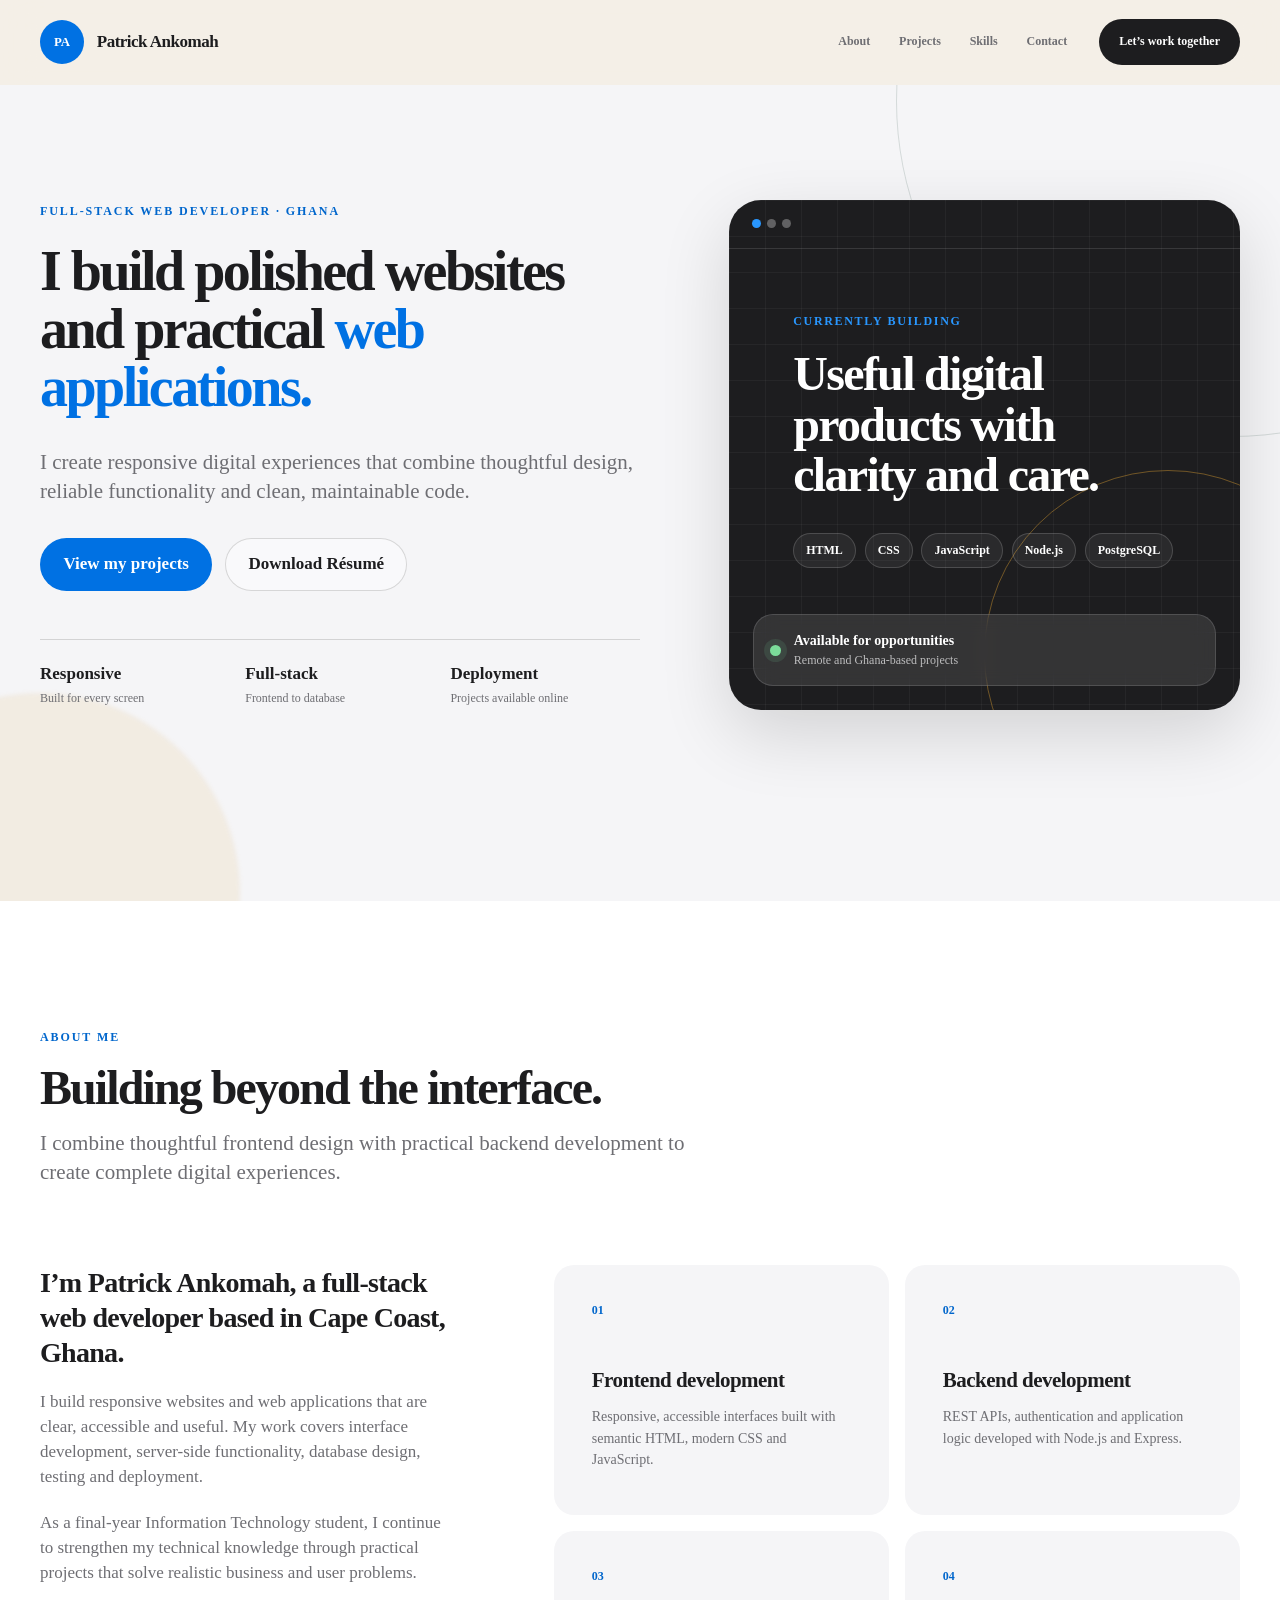
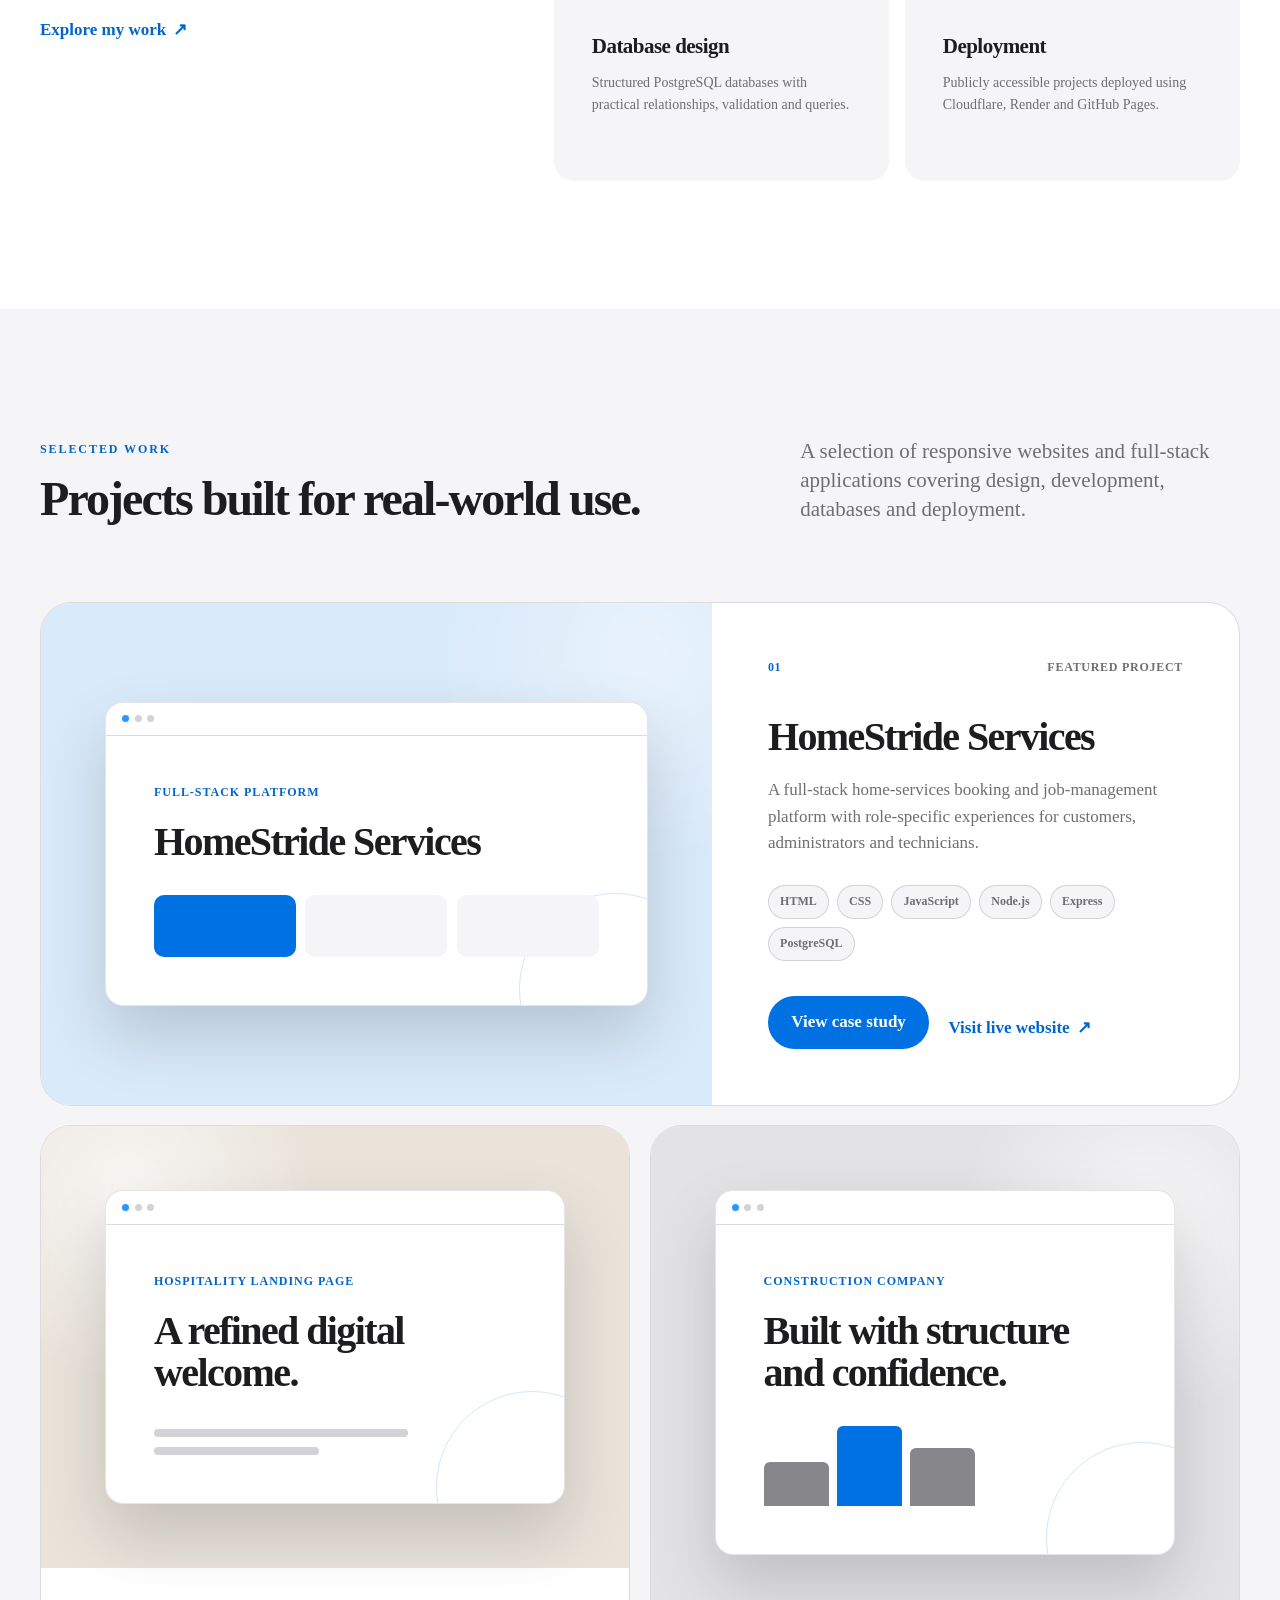
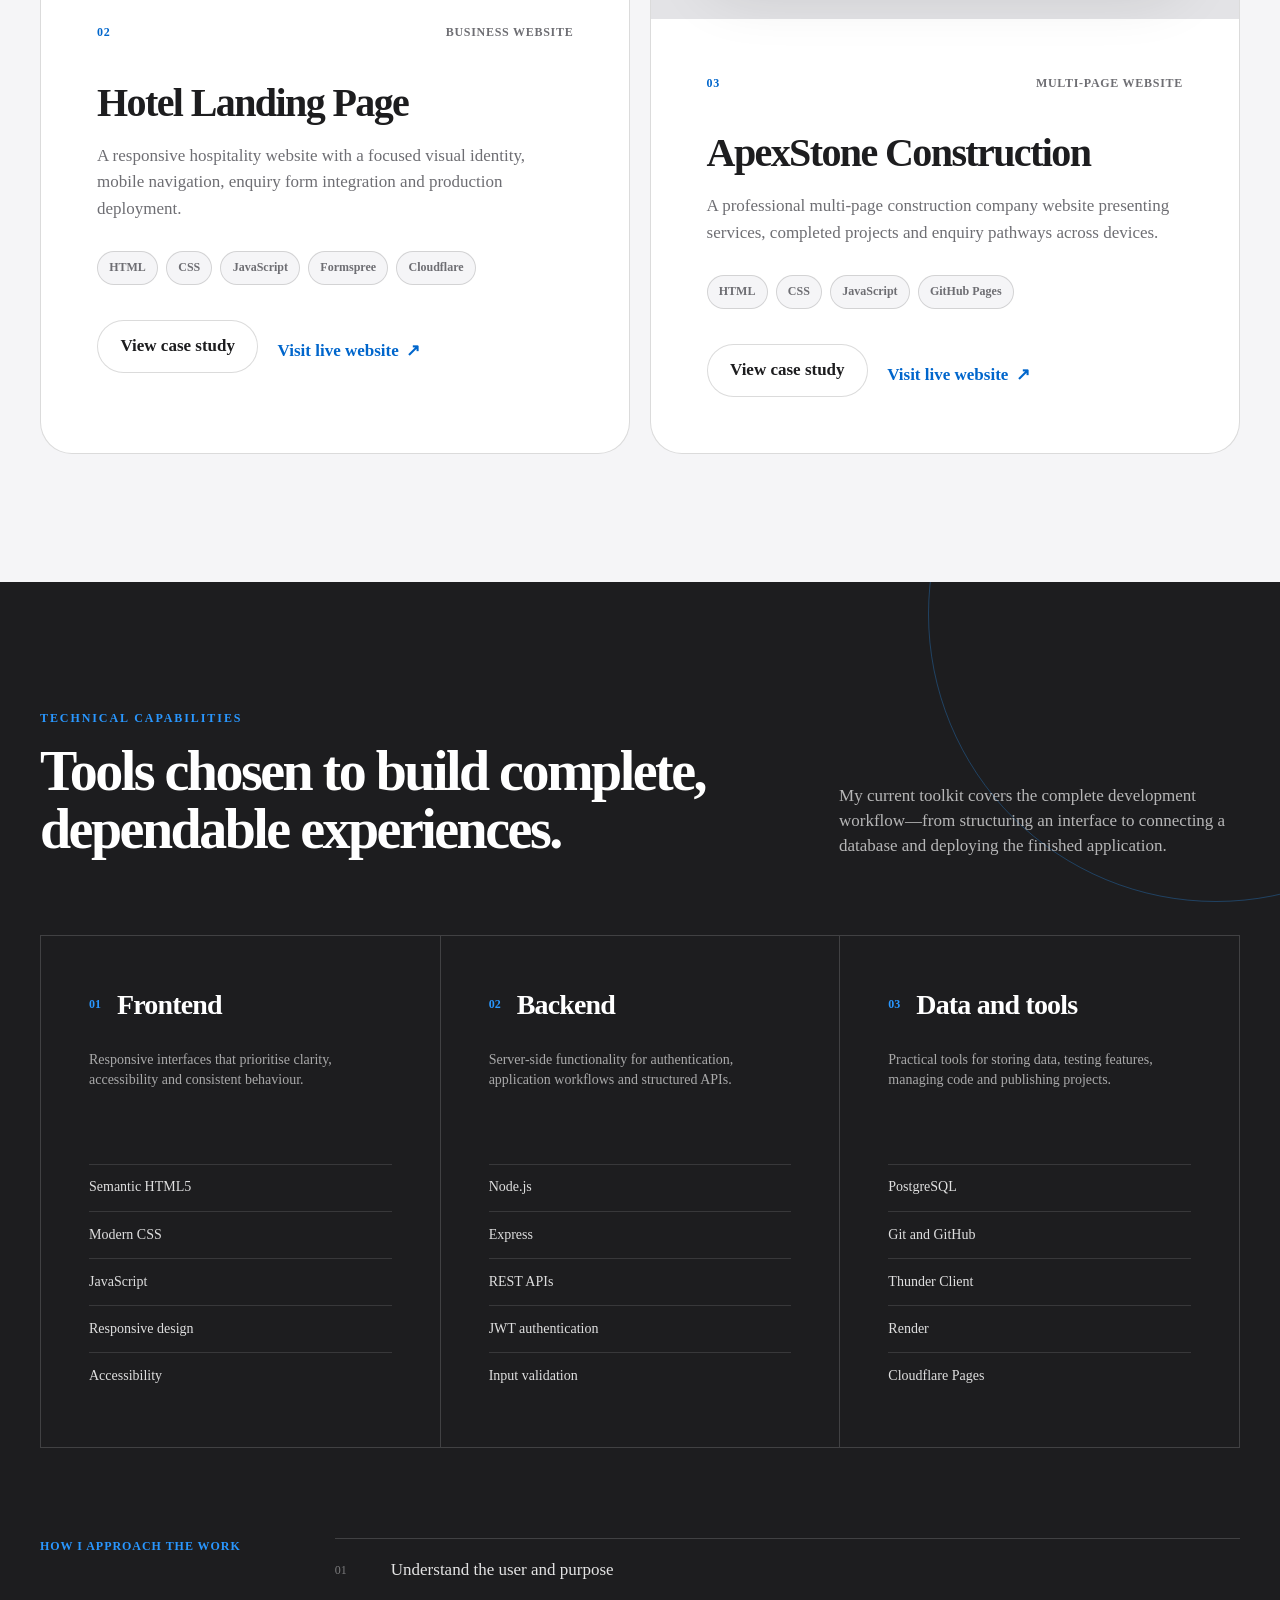
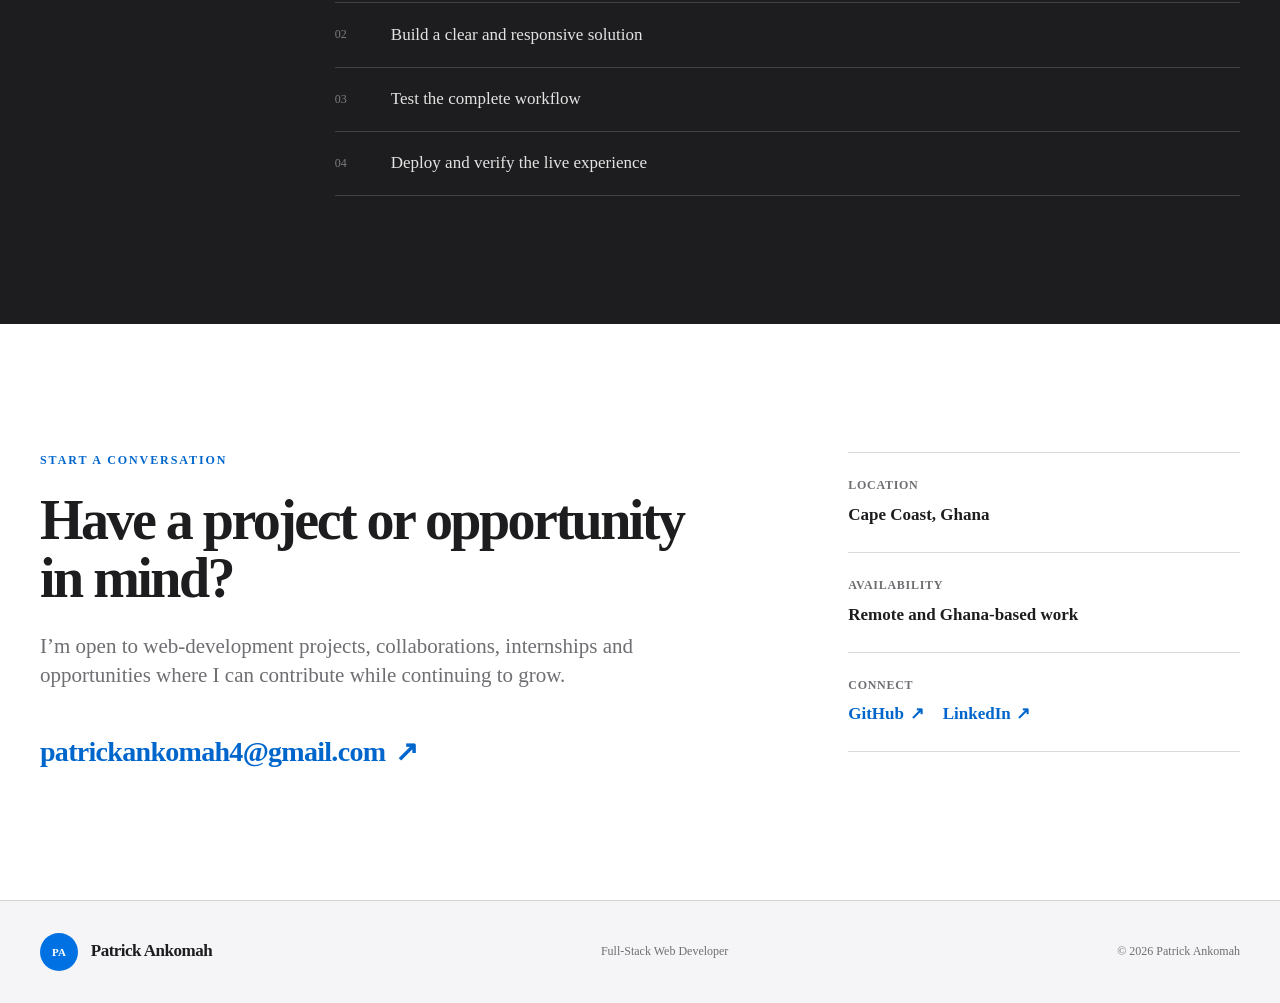
==== commit 5476380a: "Add downloadable resume to portfolio" ====
--- a/index.html
+++ b/index.html
@@ -109,8 +109,12 @@
               View my projects
             </a>
 
-            <a class="button button-secondary" href="#about">
-              More about me
+            <a
+              class="button button-secondary"
+              href="assets/documents/patrick-ankomah-resume.pdf"
+              download="Patrick-Ankomah-Resume.pdf"
+            >
+              Download Résumé
             </a>
           </div>
 
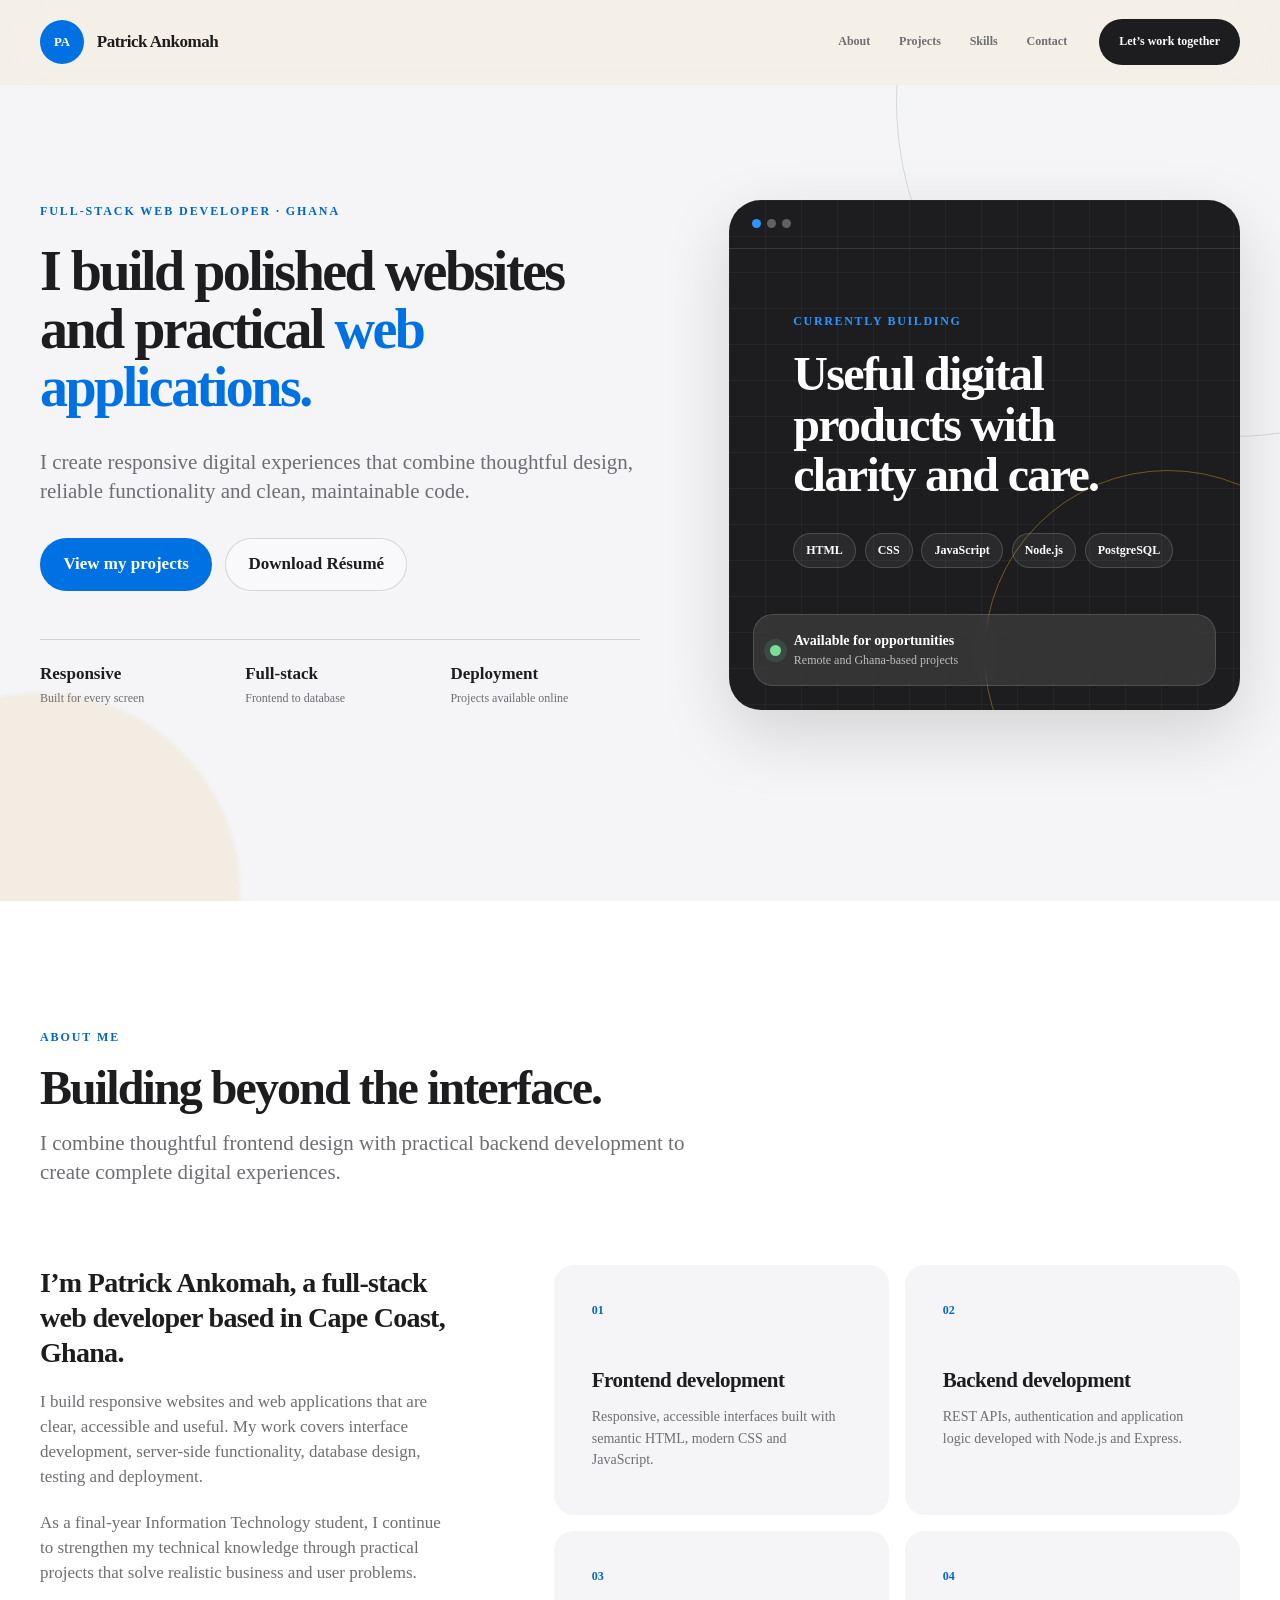
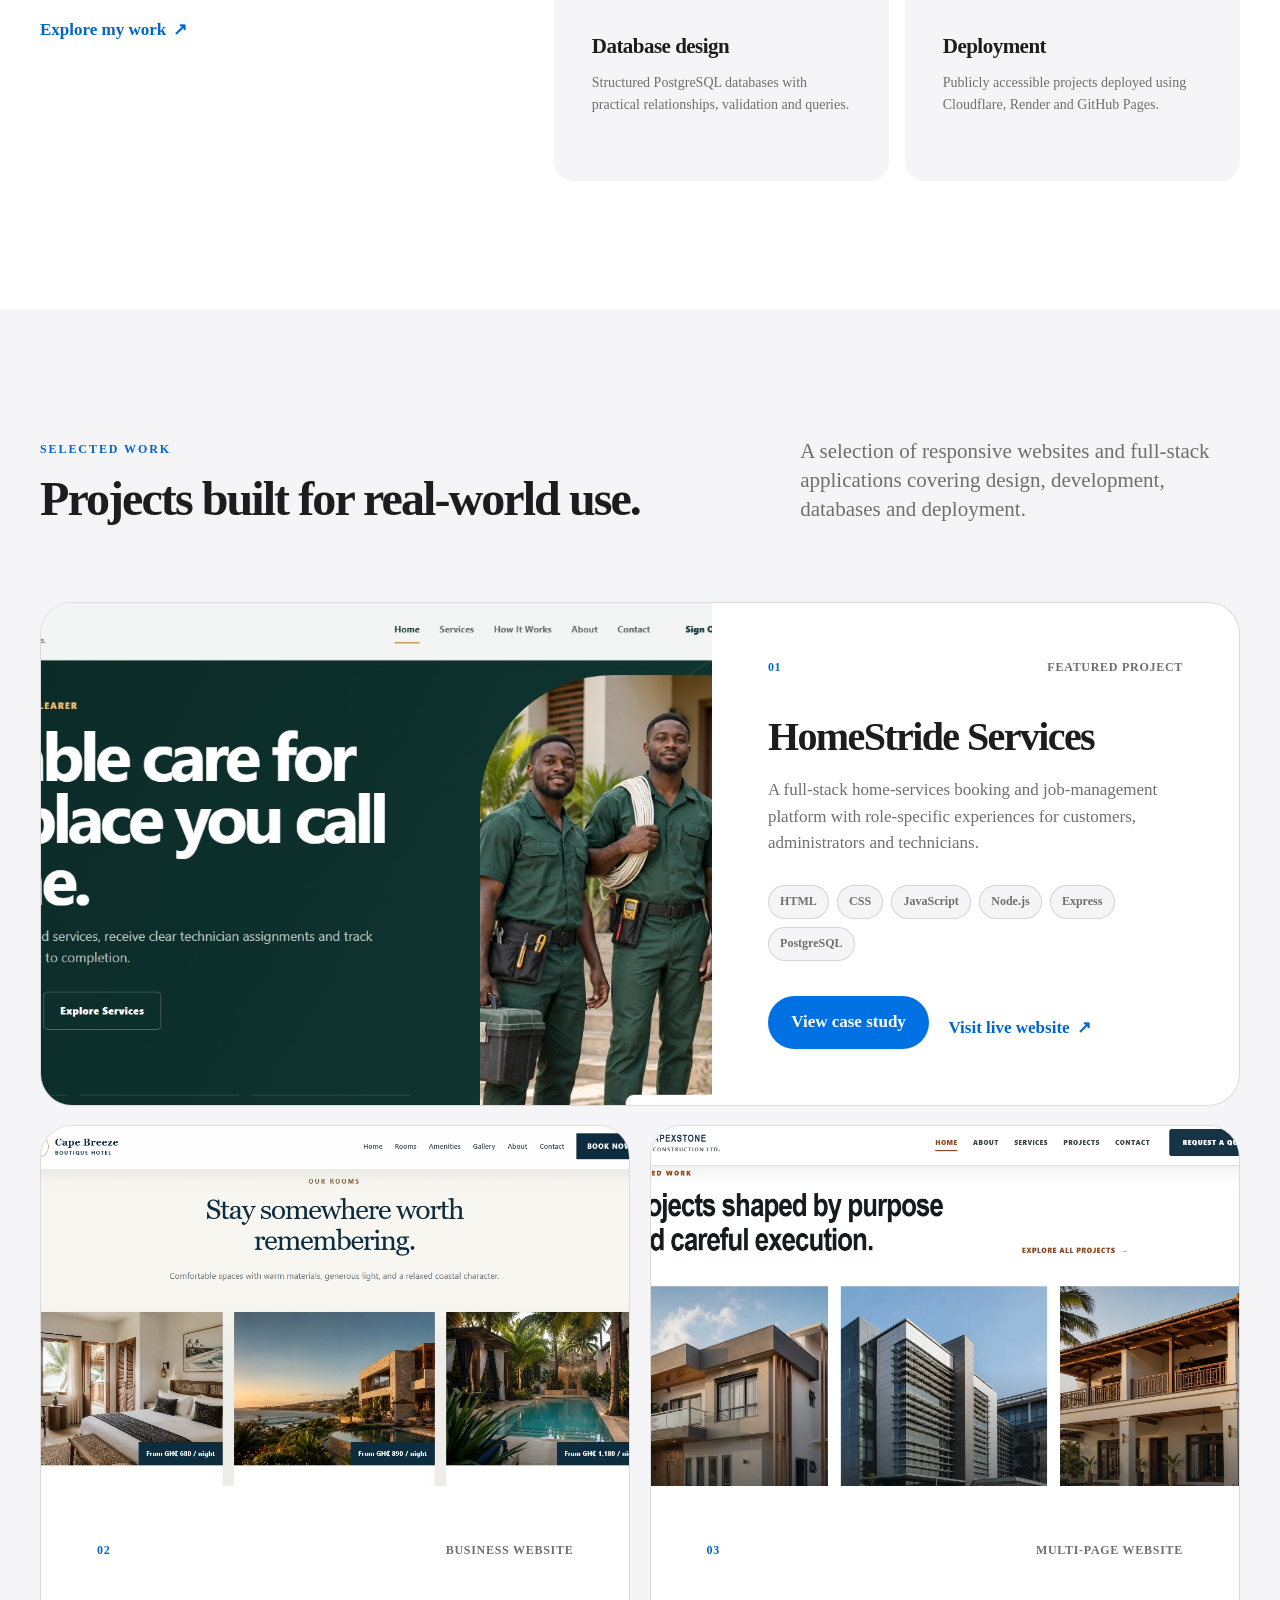
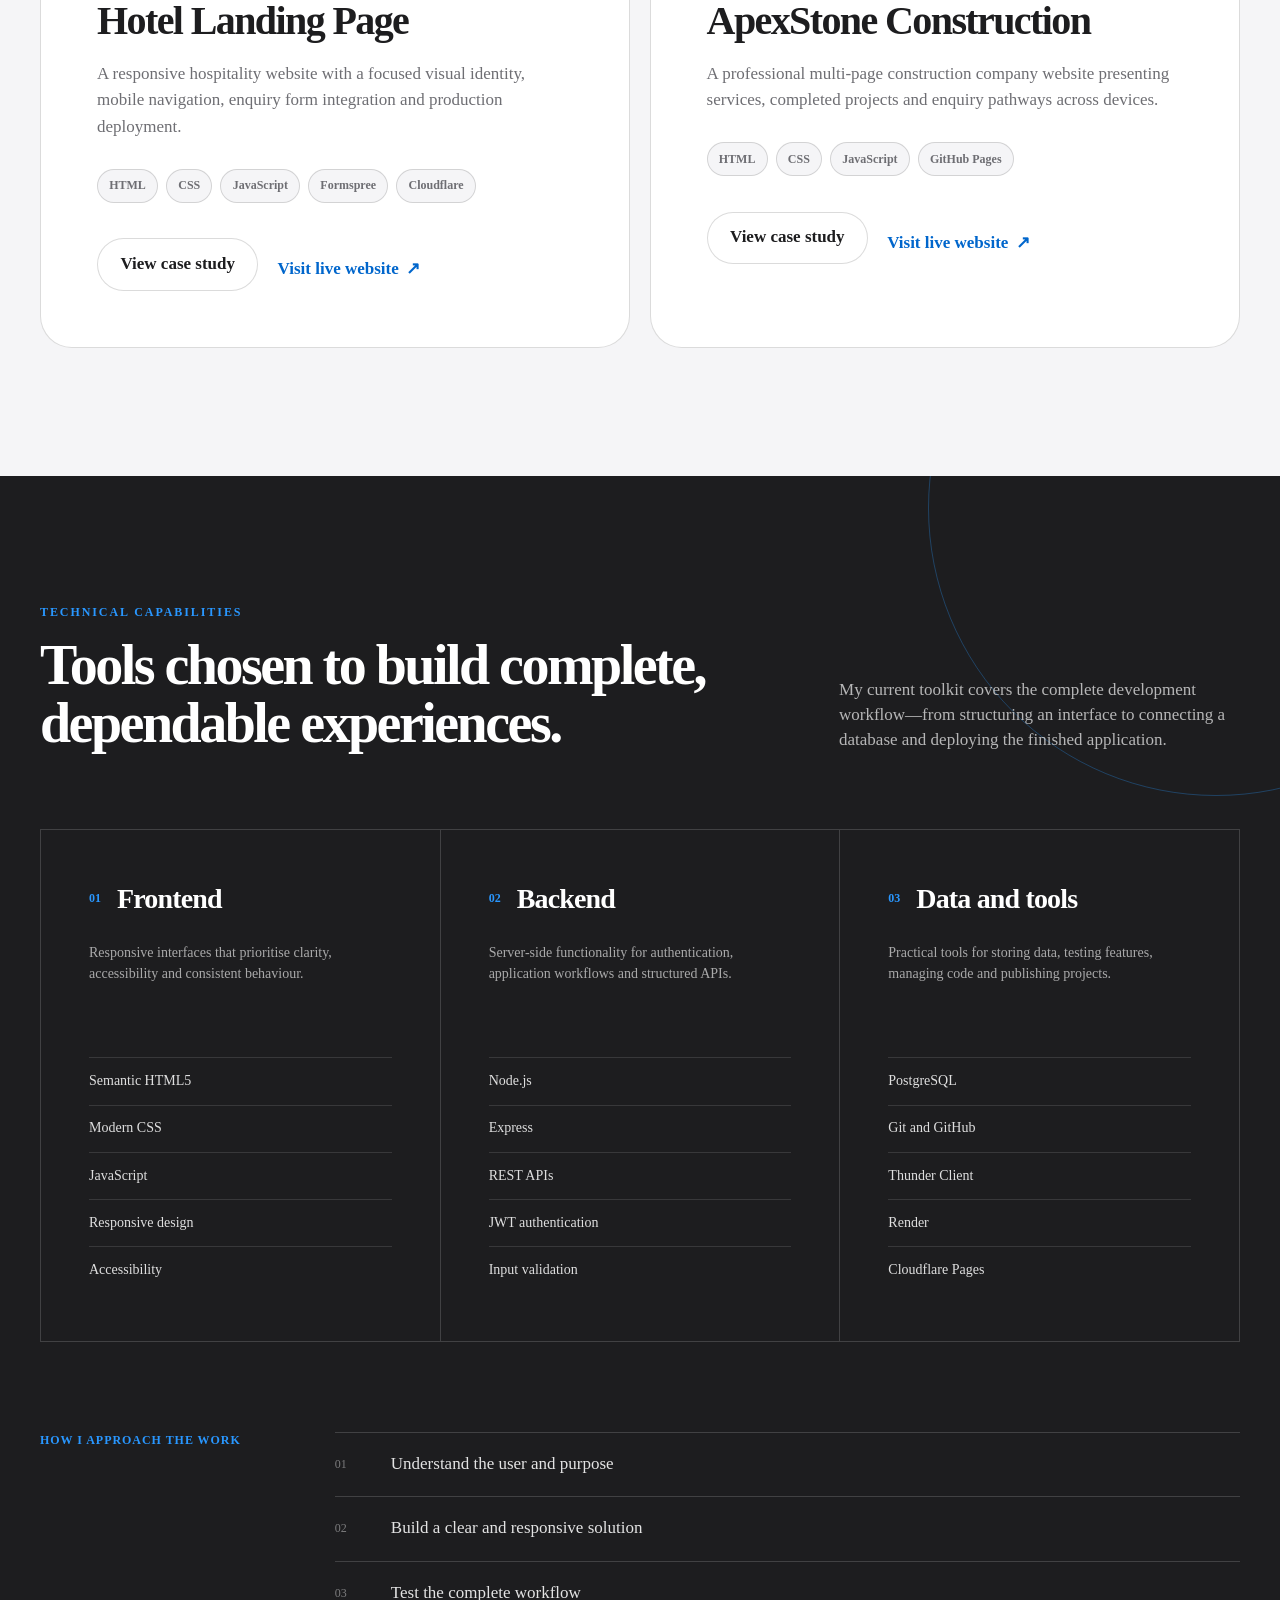
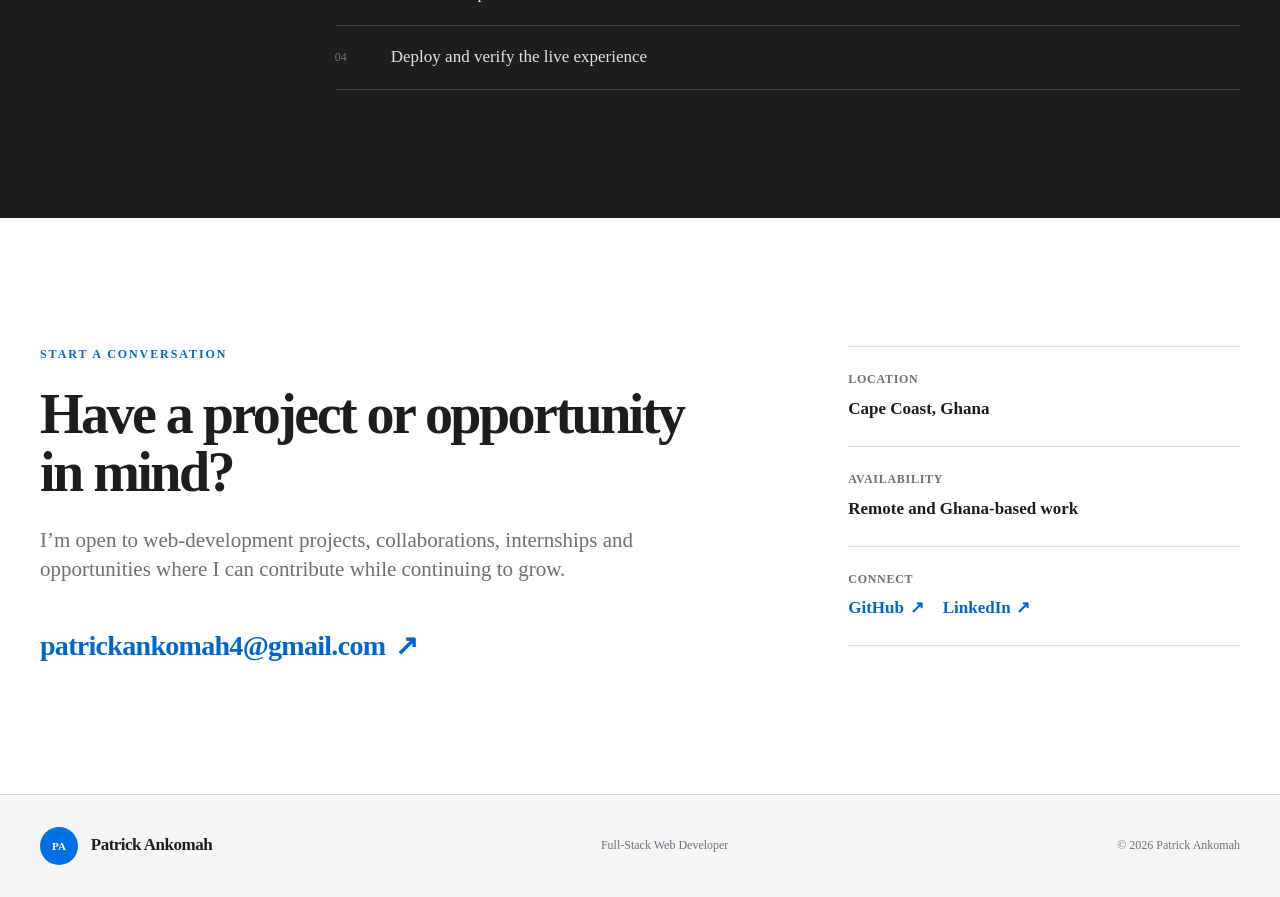
==== commit 75f5d5c8: "Replace project placeholders with real screenshots" ====
--- a/index.html
+++ b/index.html
@@ -11,6 +11,41 @@
   <meta
     name="description"
     content="Portfolio of Patrick Ankomah, a full-stack web developer building responsive websites and practical web applications."
+  >
+
+    <meta
+    property="og:title"
+    content="Patrick Ankomah | Full-Stack Web Developer"
+  >
+
+  <meta
+    property="og:description"
+    content="Explore my full-stack and frontend development projects, including responsive websites, REST APIs and database-driven applications."
+  >
+
+  <meta
+    property="og:type"
+    content="website"
+  >
+
+  <meta
+    property="og:url"
+    content="https://patrick-ankomah-portfolio.pages.dev/"
+  >
+
+  <meta
+    property="og:image"
+    content="https://patrick-ankomah-portfolio.pages.dev/assets/images/portfolio-preview.png"
+  >
+
+  <meta
+    property="og:image:alt"
+    content="Patrick Ankomah Full-Stack Web Developer portfolio"
+  >
+
+  <meta
+    name="twitter:card"
+    content="summary_large_image"
   >
 
   <title>
@@ -276,29 +311,17 @@
 
         <div class="project-list">
           <article class="project-card project-featured">
-            <div class="project-preview homestride-preview">
-              <div class="preview-browser">
-                <div class="preview-toolbar">
-                  <span></span>
-                  <span></span>
-                  <span></span>
-                </div>
-
-                <div class="preview-interface">
-                  <span class="preview-label">
-                    Full-stack platform
-                  </span>
-
-                  <strong>HomeStride Services</strong>
-
-                  <div class="preview-dashboard">
-                    <span></span>
-                    <span></span>
-                    <span></span>
-                  </div>
-                </div>
-              </div>
-            </div>
+        <div
+          class="project-preview project-image-preview homestride-preview"
+        >              
+          <img
+          class="project-screenshot"
+          src="assets/images/projects/homestride-homepage.png"
+          alt="HomeStride Services home-services platform homepage"
+          loading="lazy"
+          decoding="async"
+          >
+          </div>
 
             <div class="project-content">
               <div class="project-meta">
@@ -346,29 +369,16 @@
           </article>
 
           <article class="project-card">
-            <div class="project-preview hotel-preview">
-              <div class="preview-browser">
-                <div class="preview-toolbar">
-                  <span></span>
-                  <span></span>
-                  <span></span>
-                </div>
-
-                <div class="preview-interface">
-                  <span class="preview-label">
-                    Hospitality landing page
-                  </span>
-
-                  <strong>
-                    A refined digital welcome.
-                  </strong>
-
-                  <div class="preview-hotel-lines">
-                    <span></span>
-                    <span></span>
-                  </div>
-                </div>
-              </div>
+            <div
+              class="project-preview project-image-preview hotel-preview"
+            >
+              <img
+                class="project-screenshot"
+                src="assets/images/projects/cape-breeze-homepage.png"
+                alt="Cape Breeze Boutique Hotel homepage"
+                loading="lazy"
+                decoding="async"
+              >
             </div>
 
             <div class="project-content">
@@ -416,32 +426,17 @@
           </article>
 
           <article class="project-card">
-            <div class="project-preview apexstone-preview">
-              <div class="preview-browser">
-                <div class="preview-toolbar">
-                  <span></span>
-                  <span></span>
-                  <span></span>
-                </div>
-
-                <div class="preview-interface">
-                  <span class="preview-label">
-                    Construction company
-                  </span>
-
-                  <strong>
-                    Built with structure and confidence.
-                  </strong>
-
-                  <div class="preview-building">
-                    <span></span>
-                    <span></span>
-                    <span></span>
-                  </div>
-                </div>
-              </div>
-            </div>
-
+            <div
+              class="project-preview project-image-preview apexstone-preview"
+            >
+              <img
+                class="project-screenshot"
+                src="assets/images/projects/apexstone-homepage.png"
+                alt="ApexStone Construction company homepage"
+                loading="lazy"
+                decoding="async"
+              >
+            </div>
             <div class="project-content">
               <div class="project-meta">
                 <span>03</span>
--- a/assets/css/style.css
+++ b/assets/css/style.css
@@ -2520,4 +2520,22 @@
   .error-actions {
     display: grid;
   }
+}
+
+
+.project-image-preview {
+  position: relative;
+  overflow: hidden;
+  padding: 0;
+  background: #e8eef5;
+}
+
+.project-screenshot {
+  position: absolute;
+  inset: 0;
+  display: block;
+  width: 100%;
+  height: 100%;
+  object-fit: cover;
+  object-position: top center;
 }
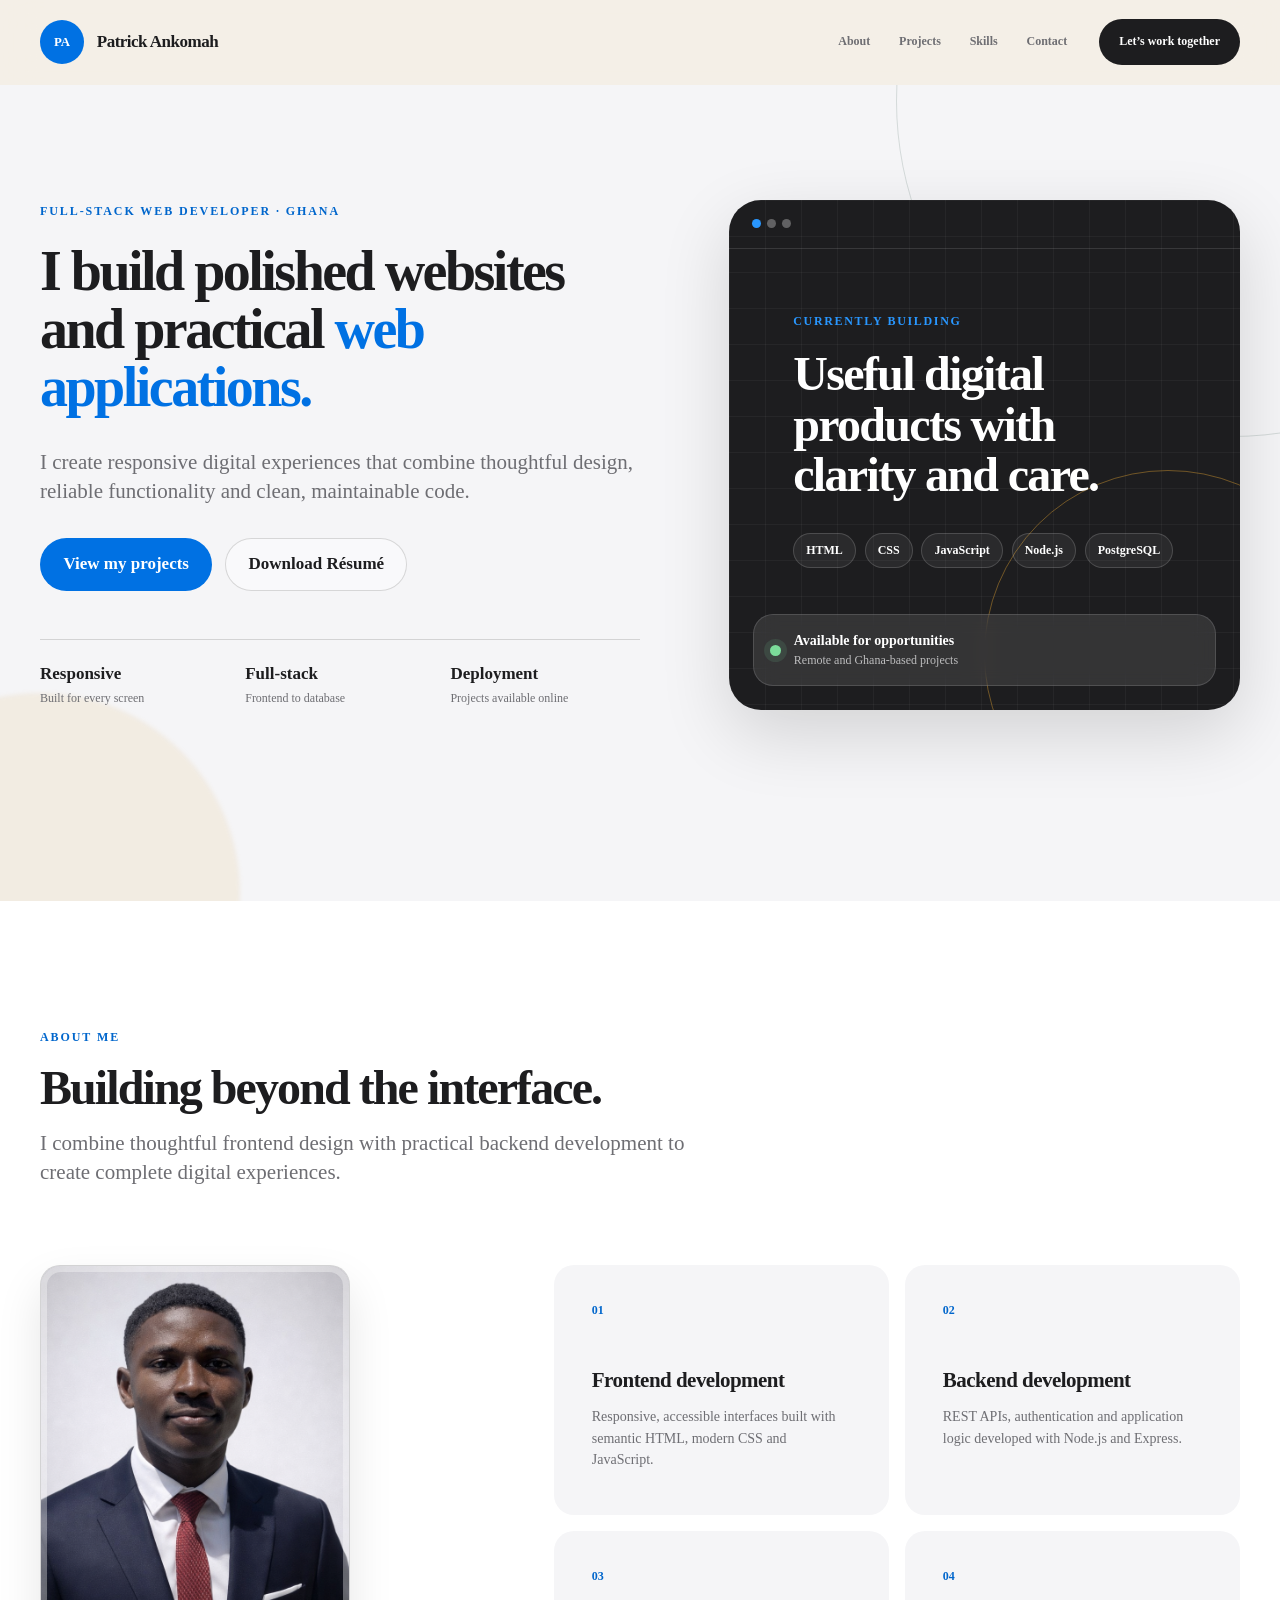
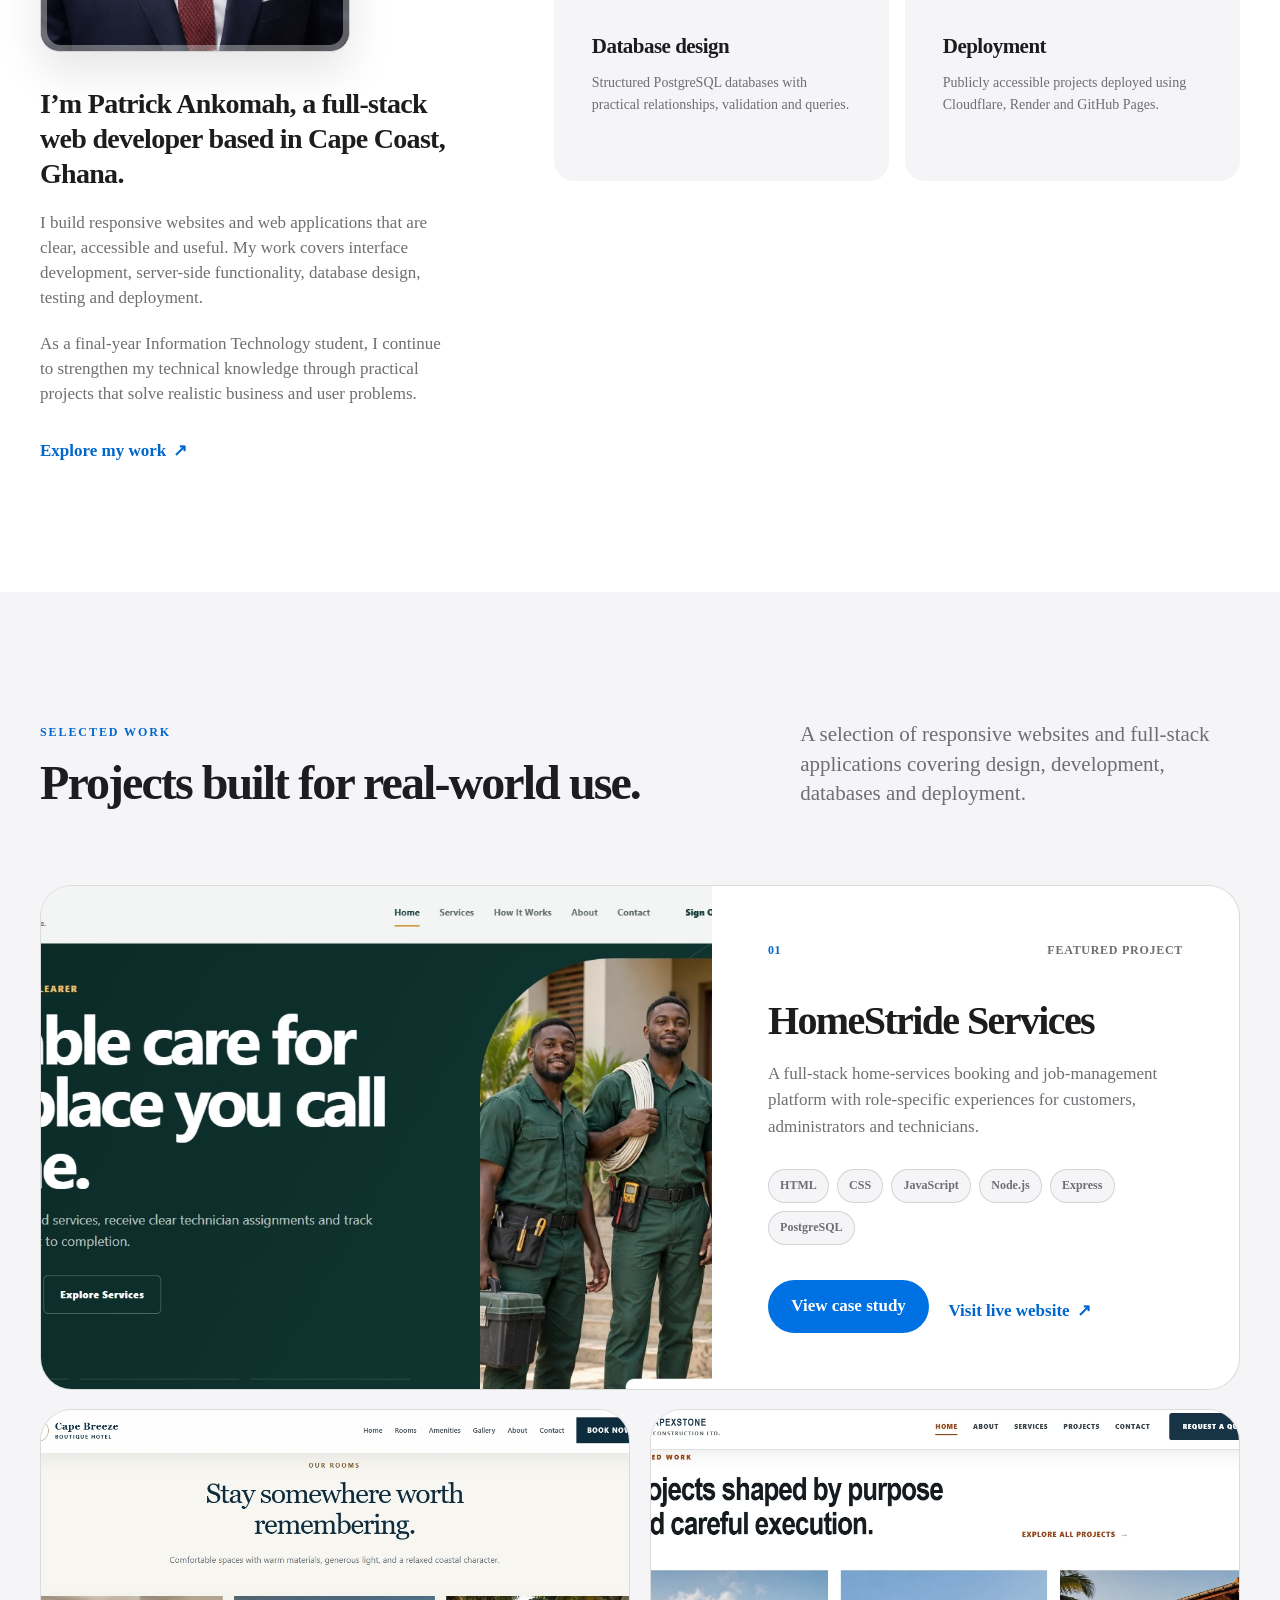
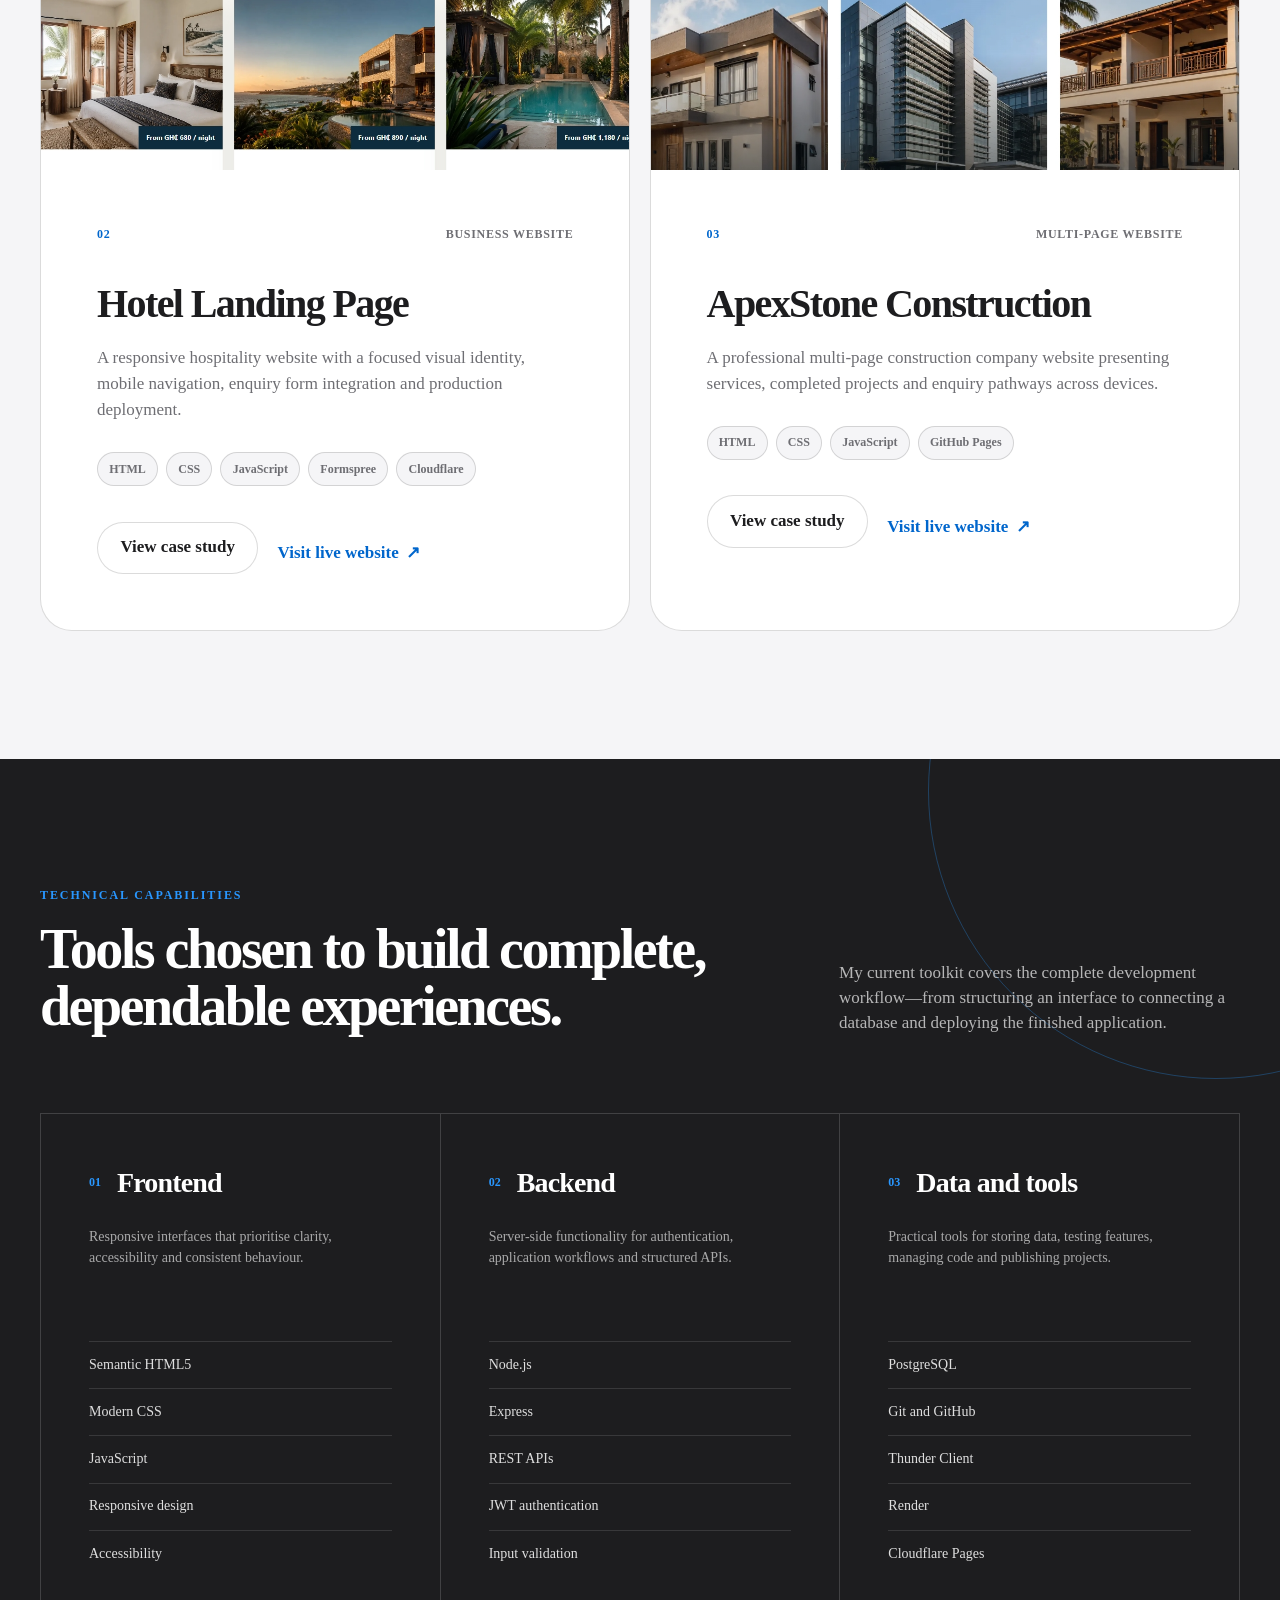
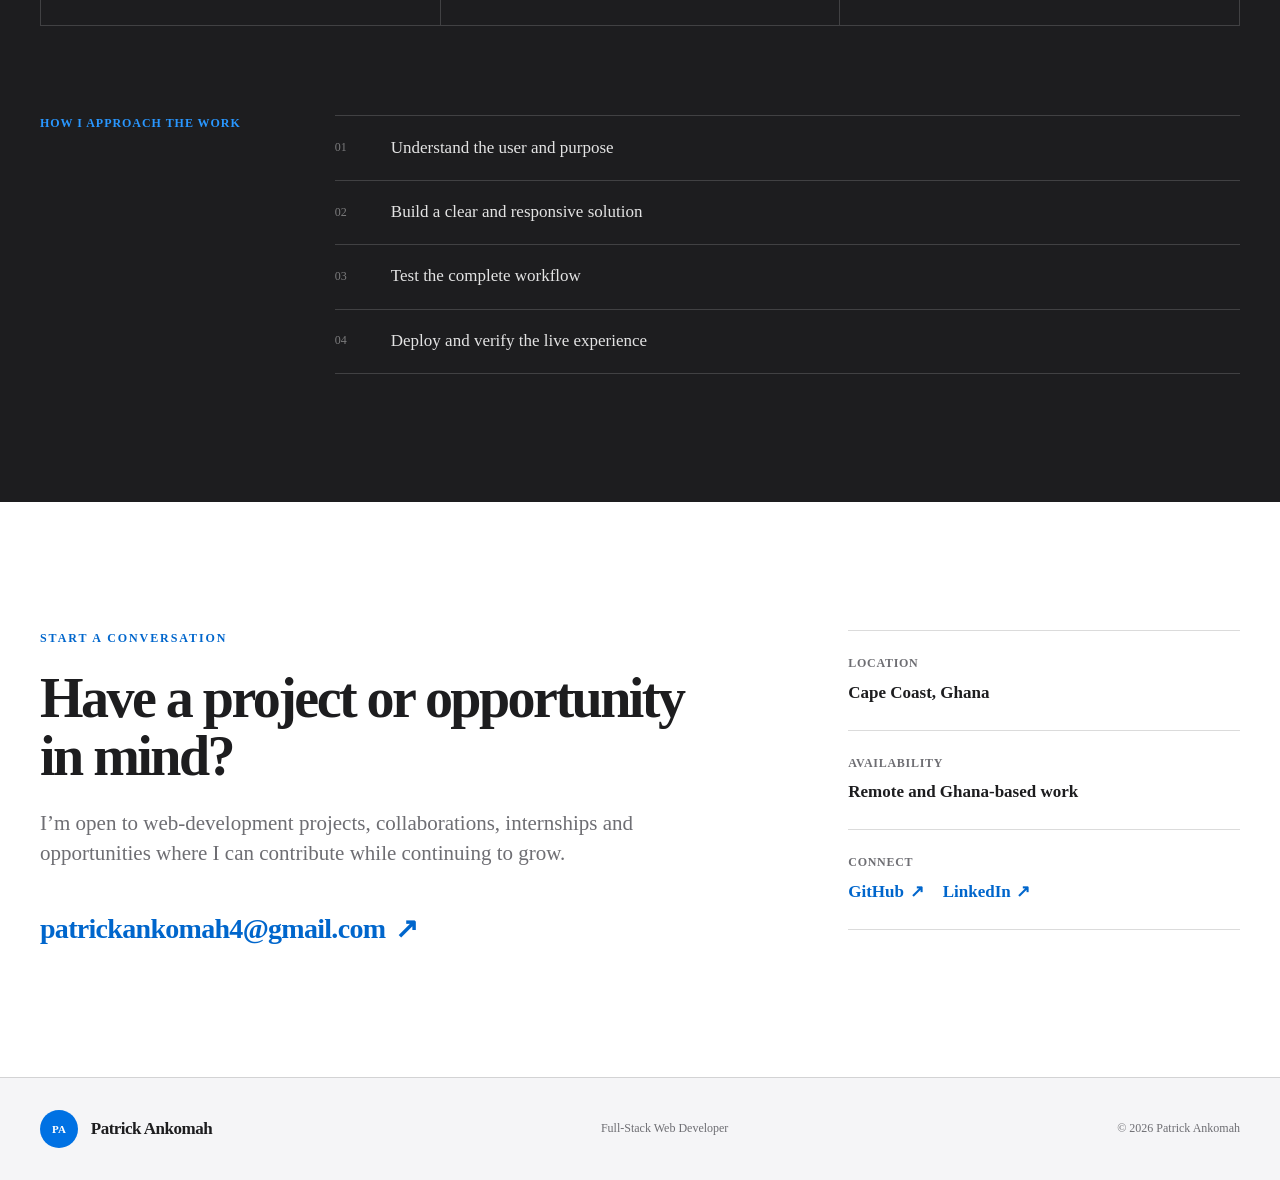
==== commit 00dc39f2: "Add professional portrait to About section" ====
--- a/index.html
+++ b/index.html
@@ -224,11 +224,22 @@
         </div>
 
         <div class="about-layout">
-          <div class="about-copy">
-            <p class="about-introduction">
-              I’m Patrick Ankomah, a full-stack web developer
-              based in Cape Coast, Ghana.
-            </p>
+        <div class="about-copy">
+          <figure class="about-portrait">
+            <img
+              src="assets/images/patrick-ankomah-profile.jpg"
+              alt="Portrait of Patrick Ankomah"
+              width="800"
+              height="1000"
+              loading="lazy"
+              decoding="async"
+            >
+          </figure>
+
+          <p class="about-introduction">
+            I’m Patrick Ankomah, a full-stack web developer
+            based in Cape Coast, Ghana.
+          </p>
 
             <p>
               I build responsive websites and web applications
--- a/assets/css/style.css
+++ b/assets/css/style.css
@@ -745,6 +745,35 @@
   gap: 1.3rem;
 }
 
+.about-portrait {
+  position: relative;
+  width: min(100%, 310px);
+  aspect-ratio: 4 / 5;
+  overflow: hidden;
+  margin: 0 0 0.8rem;
+  border: 1px solid var(--border);
+  border-radius: var(--radius-medium);
+  background: var(--cream);
+  box-shadow: 0 20px 45px rgba(0, 0, 0, 0.1);
+}
+
+.about-portrait::after {
+  position: absolute;
+  inset: 0;
+  border: 6px solid rgba(255, 255, 255, 0.35);
+  border-radius: inherit;
+  content: "";
+  pointer-events: none;
+}
+
+.about-portrait img {
+  display: block;
+  width: 100%;
+  height: 100%;
+  object-fit: cover;
+  object-position: center top;
+}
+
 .about-copy p {
   margin: 0;
   color: var(--ink-soft);
